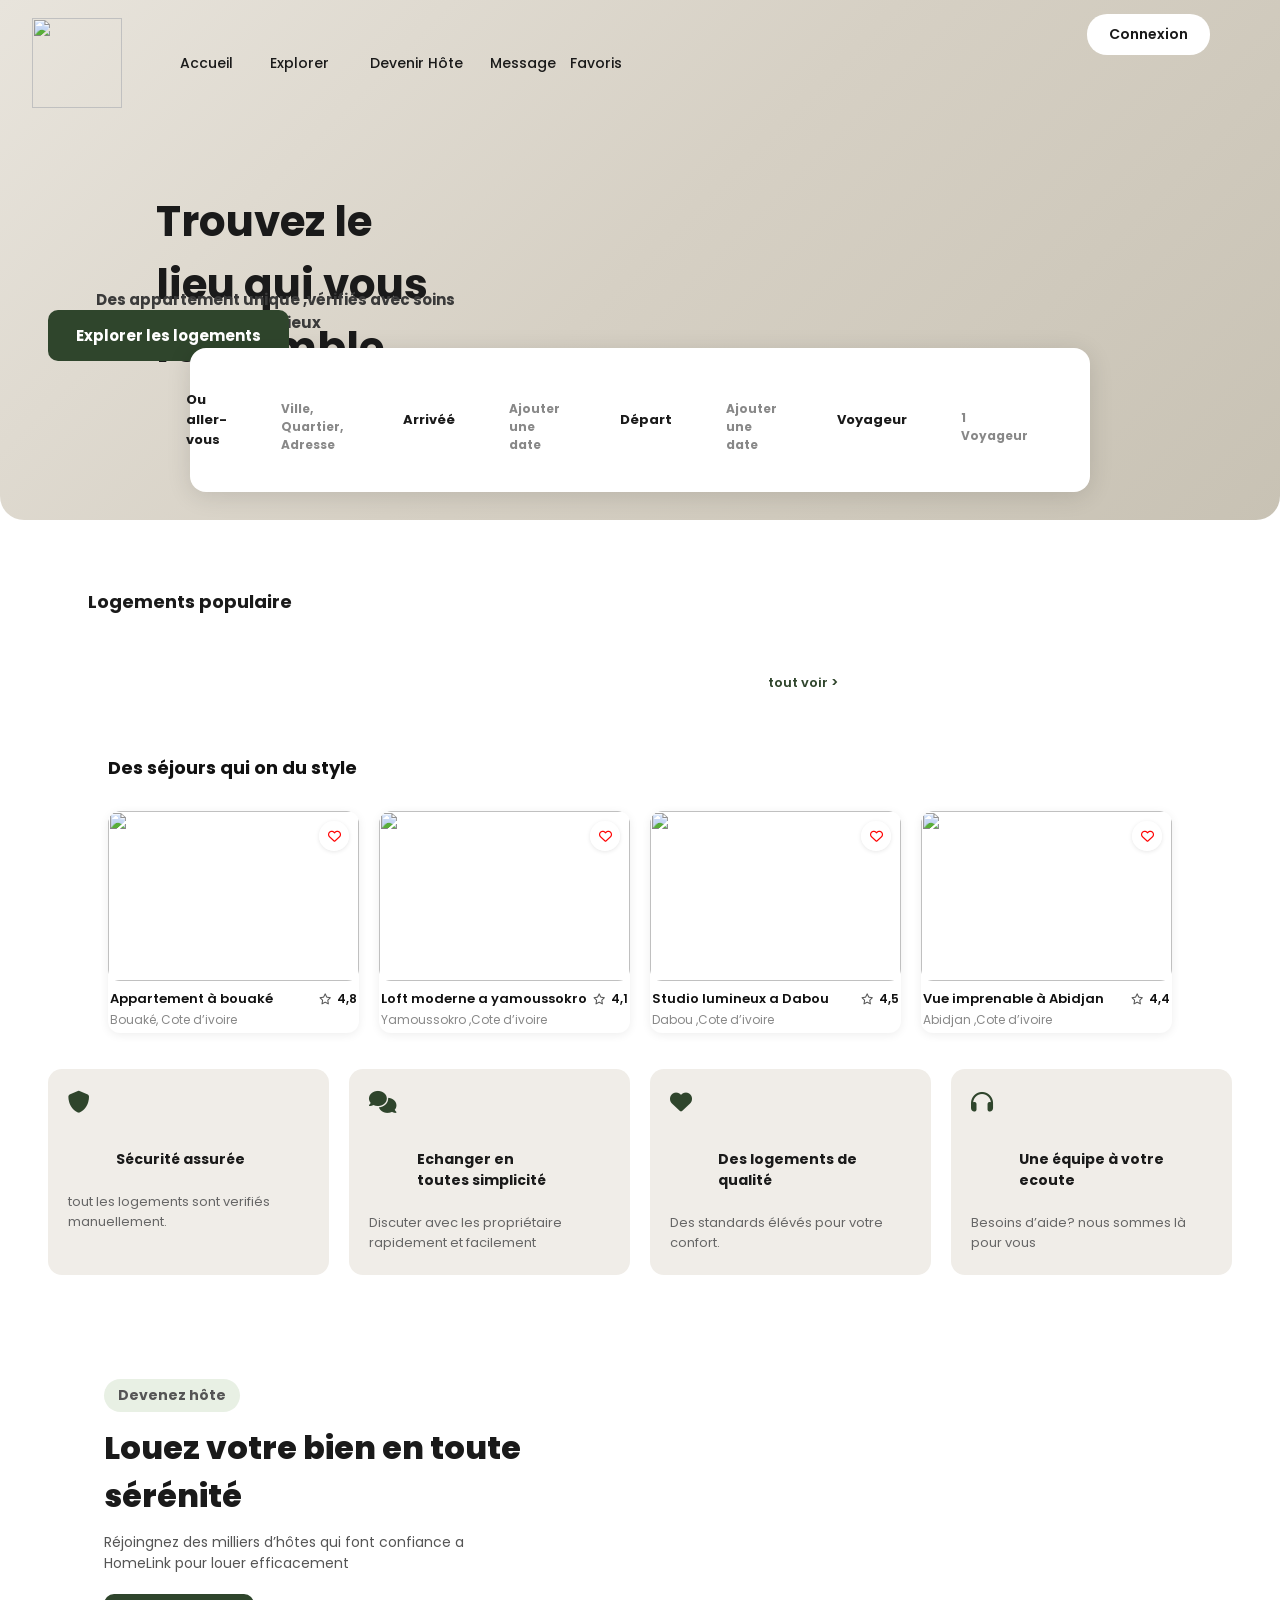
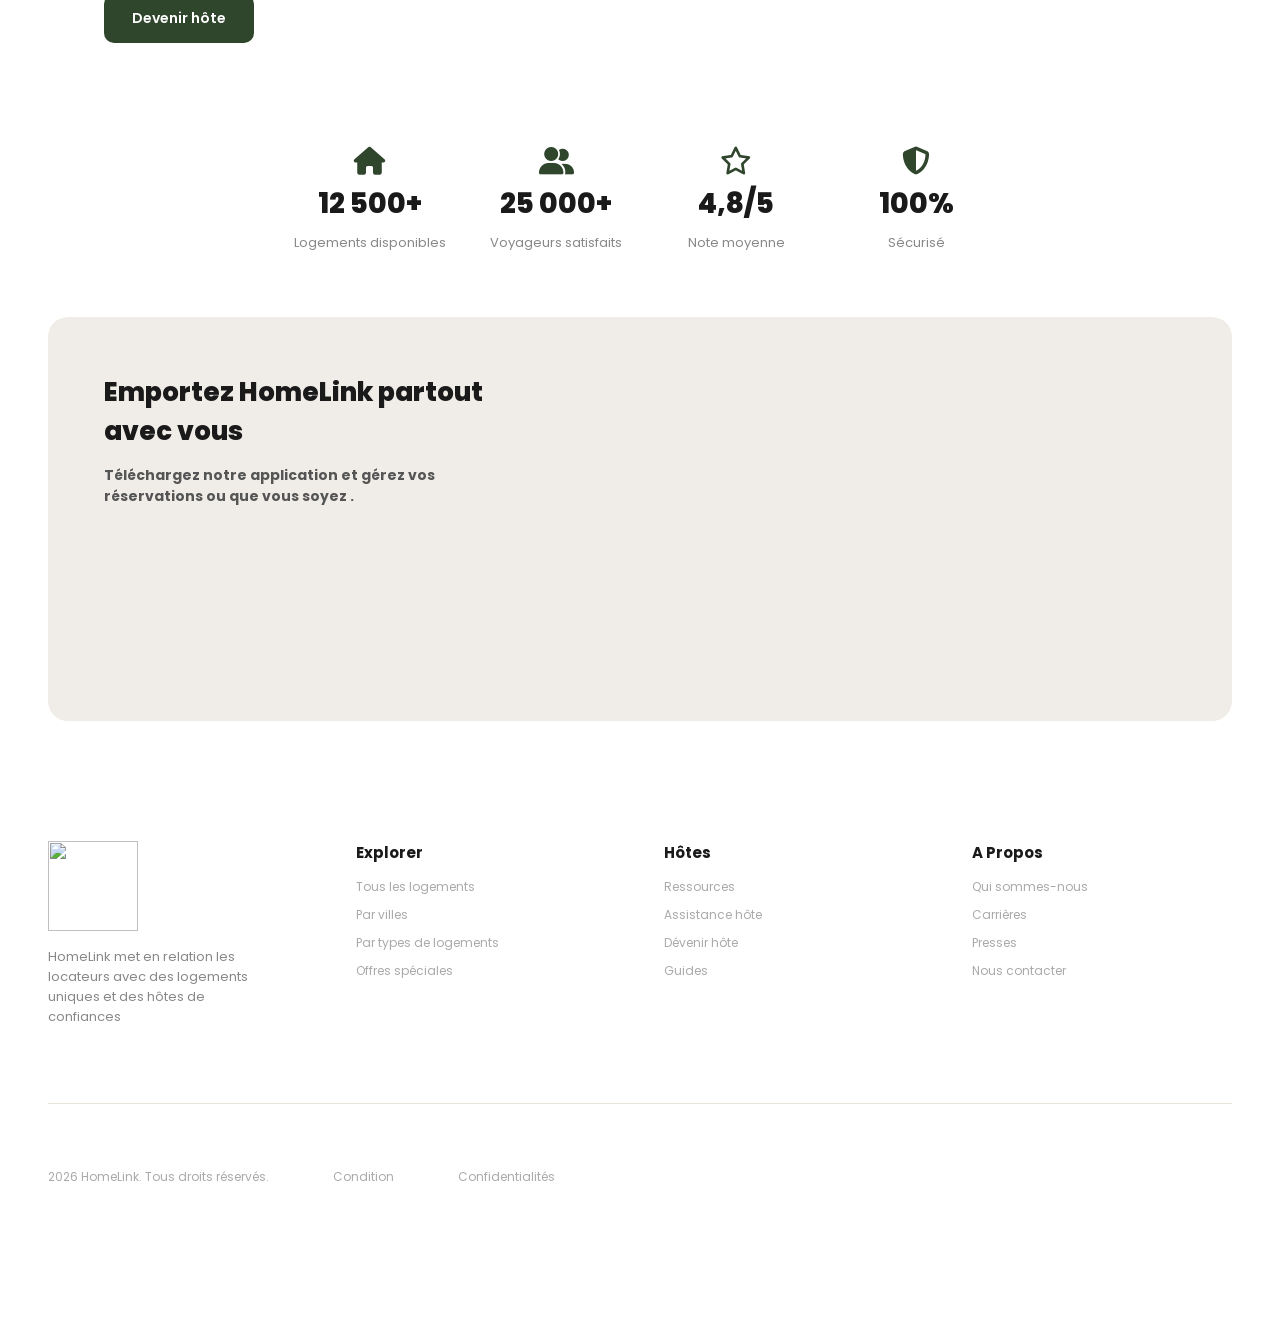
==== index.html @ 02ef7ffc "message" ====
<!DOCTYPE html>
<html lang="en">
<head>
    <meta charset="UTF-8">
    <meta name="viewport" content="width=device-width, initial-scale=1.0">
    <link rel="stylesheet" href="/style.css">
    <title>HomeLink-Accueil</title>
    <link rel="stylesheet" href="https://cdnjs.cloudflare.com/ajax/libs/font-awesome/6.5.0/css/all.min.css">
</head>
<body>
    <div class="header">
        <img src="/image/20.png" alt="">
        <img src="./logo/logo.png" alt="">
        <li><a href="">Accueil</a></li>
        <li><a href="">Explorer</a></li>
        <li><a href="">Devenir Hôte</a></li>
        <li><a href="">Message</a></li>
        <li><a href="">Favoris</a></li>
        <button type="button">Connexion</button>
        <i id="signe" class="fa-solid fa-bars"></i>
        <h2>Trouvez le lieu qui vous ressemble</h2>
        <p>Des appartement unique ,vérifiés avec soins comme chez vous ,en mieux</p>
        <div class="vert">
            <p>Explorer les logements</p>
        </div>
        <div class="barre">
            <i class="fa-solid fa-location-dot"></i>
            <span>Ou aller-vous</span>
            <p>Ville, Quartier, Adresse</p>
            <hr>
            <i class="fa-regular fa-calendar-days"></i>
            <span>Arrivéé</span>
            <p>Ajouter une date</p>
            <hr>
            <i class="fa-regular fa-calendar-days"></i>
            <span>Départ</span>
            <p>Ajouter une date</p>
            <hr>
            <i class="fa-regular fa-user"></i>
            <span>Voyageur</span>
            <p>1 Voyageur</p>
            <div class="loupe">
                <i class="fa-brands fa-sistrix"></i>
            </div>
        </div>
    </div>
    <div class="body">
        <p>Logements populaire</p>
        <p>tout voir > </p>
        <h2>Des séjours qui on du style</h2>
    </div>
    <div class="im">
        <div class="quatre">
            <img src="/image/15.jpg" alt="">
            <div class="heart">
                <i class="fa-regular fa-heart"></i>
            </div>
            <div class="ecrit">
                <p>Appartement à bouaké</p>
                <span>Bouaké, Cote d’ivoire</span>
                <i class="fa-regular fa-star"></i>
                <h6>4,8</h6>
            </div>
        </div>
        <div class="quatre">
            <img src="/image/12.jpg" alt="">
            <div class="heart">
                <i class="fa-regular fa-heart"></i>
            </div>
            <div class="ecrit">
                <p>Loft moderne a yamoussokro </p>
                <span>Yamoussokro ,Cote d’ivoire</span>
                <i class="fa-regular fa-star"></i>
                <h6>4,1</h6>
            </div>
        </div>
        <div class="quatre">
            <img src="/image/16.jpg" alt="">
            <div class="heart">
                <i class="fa-regular fa-heart"></i>
            </div>
            <div class="ecrit">
                <p>Studio lumineux a Dabou</p>
                <span>Dabou ,Cote d’ivoire</span>
                <i class="fa-regular fa-star"></i>
                <h6>4,5</h6>
            </div>
        </div>
        <div class="quatre">
            <img src="/image/17.jpg" alt="">
            <div class="heart">
                <i class="fa-regular fa-heart"></i>
            </div>
            <div class="ecrit">
                <p>Vue imprenable à Abidjan</p>
                <span>Abidjan ,Cote d’ivoire</span>
                <i class="fa-regular fa-star"></i>
                <h6>4,4</h6>
            </div>
        </div>
    </div>
    <div class="long">
        <div class="lon">
            <i class="fa-solid fa-shield"></i>
            <p>Sécurité assurée</p>
            <span>tout les logements sont verifiés manuellement.</span>
        </div>
        <div class="lon">
            <i class="fa-solid fa-comments"></i>
            <p>Echanger en toutes simplicité</p>
            <span>Discuter avec les propriétaire rapidement et facilement</span>
        </div>
        <div class="lon">
            <i class="fa-solid fa-heart"></i>
            <p>Des logements de qualité</p>
            <span>Des standards élévés pour votre confort.</span>
        </div>
        <div class="lon">
            <i class="fa-solid fa-headphones"></i>
            <p>Une équipe à votre ecoute</p>
            <span>Besoins d’aide? nous sommes là pour vous</span>
        </div>
    </div>
    <div class="hote">
        <div class="dev">
            <span>Devenez hôte</span>
        </div>
        <p>Louez votre bien en toute sérénité</p>
        <span>Réjoingnez des milliers d’hôtes qui font confiance a HomeLink pour louer efficacement</span>
        <div class="hot">
            <span>Devenir hôte</span>
        </div>
        <img src="/image/19.png" alt="">
    </div>
    <div class="oh">
        <div class="quo">
            <i class="fa-solid fa-house"></i>
            <p>12 500+</p>
            <span>Logements disponibles</span>
        </div>
        <div class="quo">
            <i class="fa-solid fa-user-group"></i>
            <p>25 000+</p>
            <span>Voyageurs satisfaits</span>
        </div>
        <div class="quo">
            <i class="fa-regular fa-star"></i>
            <p>4,8/5</p>
            <span>Note moyenne</span>
        </div>
        <div class="quo">
            <i class="fa-solid fa-shield-halved" style="color: rgb(47, 69, 44);"></i>
            <p>100%</p>
            <span>Sécurisé</span>
        </div>
    </div>
    <div class="tel">
        <h3>Emportez HomeLink partout avec vous</h3>
        <p>Téléchargez notre application et gérez vos réservations ou que vous soyez .</p>
        <img src="/image/appstore1.png" alt="">
        <img src="/image/11.png" alt="">
        <img src="/image/telephone.png" alt="">
    </div>
    <div class="flooter">
        <div class="qu">
            <img src="/logo/logo.png" alt="">
            <p>HomeLink met en relation les locateurs avec des logements uniques et des hôtes de confiances</p>
        </div>
        <div class="qu">
            <p>Explorer</p>
            <span>Tous les logements</span>
            <span>Par villes</span>
            <span>Par types de logements</span>
            <span>Offres spéciales</span>
        </div>
        <div class="qu">
            <p>Hôtes</p>
            <span>Ressources</span>
            <span>Assistance hôte   </span>
            <span>Dévenir hôte </span>
            <span>Guides</span>
        </div>
        <div class="qu">
            <p>A Propos</p>
            <span>Qui sommes-nous</span>
            <span>Carrières</span>
            <span>Presses</span>
            <span>Nous contacter</span>
        </div>
        <hr>
        <span>2026 HomeLink. Tous droits réservés.</span>
        <span>Condition</span>
        <span>Confidentialités</span>
    </div>
</body>
</html>
---- style.css ----
@import url('https://fonts.googleapis.com/css2?family=Poppins:wght@300;400;500;600;700;800&display=swap');
*{
  box-sizing: border-box;
  margin: 0;
  padding: 0;
  font-family: 'Poppins', sans-serif;
}
body {
  min-height: 100vh;
  padding-bottom: 100px;
}
li {
  list-style: none;
}
a {
  text-decoration: none;
  color: #1a1a1a;
  font-size: 14px;
  font-weight: 500;
}
/* html */
.header {
  position: relative;
  width: 100%;
  min-height: 520px;
  background: linear-gradient(135deg, #e8e4dc 0%, #d6d0c4 50%, #c8c2b4 100%);
  border-radius: 0 0 24px 24px;
  display: flex;
  flex-direction: column;
  padding: 0;
}
.header img:first-child {
  height: 520px;
  border-radius: 0 0 24px 24px;
}
.header img:nth-child(2) {
  position: absolute;
  top: 18px;
  left: 32px;
  height: 90px;
  width: 90px;
}
.header li {
  position: absolute;
  top: 50px;
}
.header li:nth-of-type(1) { left: 180px; }
.header li:nth-of-type(2) { left: 270px; }
.header li:nth-of-type(3) { left: 370px; }
.header li:nth-of-type(4) { left: 490px; }
.header li:nth-of-type(5) { left: 570px; }

.header i{
  position: absolute;
  top: 14px;
  right: 32px;
  cursor: pointer;
  font-size: 30px;
}
.header button {
  position: absolute;
  top: 14px;
  right: 70px;
  background: #fff;
  color: #1a1a1a;
  border: none;
  border-radius: 20px;
  padding: 10px 22px;
  font-size: 14px;
  font-weight: 600;
  cursor: pointer;
  transition:  0.2s;
}
.header button:hover {
  background: #f0ede8;
}
.header h2 {
  position: absolute;
  top: 130px;
  left: 48px;
  font-size: 42px;
  font-weight: 700;
  color: #1a1a1a;
  max-width: 420px;
}
.header > p {
  position: absolute;
  top: 260px;
  left: 48px;
  font-size: 15px;
  color: #3a3a3a;
  max-width: 380px;
}
.vert{
  position: absolute;
  top: 310px;
  left: 48px;
  background: #2f452c;
  color: #fff;
  border-radius: 10px;
  padding: 14px 28px;
  font-size: 15px;
  font-weight: 600;
  cursor: pointer;
  transition: 0.2s;
}
.vert p {
  color: #fff;
  font-size: 15px;
  margin: 0;
}
.vert:hover {
  background: #3d5c38;
}
.barre{
  position: absolute;
  bottom: 28px;
  left: 50%;
  transform: translateX(-50%);
  width: 100%;
  max-width: 900px;
  background: #fff;
  border-radius: 16px;
  box-shadow: 0 4px 24px rgba(0,0,0,0.12);
  display: flex;
  align-items: center;
  justify-content: center;
  padding: 24px 20px;
  gap: 6px;
}
.barre i {
  color: #2f452c;
  font-size: 16px;
}
.barre span {
  font-size: 13px;
  font-weight: 700;
  color: #1a1a1a;
}
.barre p {
  font-size: 12px;
  color: #888;
  flex: 1;
}
.barre hr {
  width: 1px;
  height: 36px;
  background: #e0ddd8;
  border: none;
}
.loupe {
  background: #2f452c;
  border-radius: 50%;
  width: 40px;
  height: 40px;
  display: flex;
  align-items: center;
  justify-content: center;
  cursor: pointer;
  transition: 0.2s;
}
.loupe:hover {
  background: #3d5c38;
}
.loupe i {
  color: #fff;
  font-size: 18px;
}
.body p:nth-of-type(1) {
  padding: 40px;
}
.body p:nth-of-type(2) {
  display: inline-block;
  font-size: 13px;
  color: #2f452c;
  font-weight: 600;
  margin: 0 48px;
  cursor: pointer;
  margin-left: 60%;
}
body h2 {
  font-size: 28px;
  font-weight: 800;
  color: #1a1a1a;
  margin: 8px 48px 24px;
}
.im {
  display: flex;
  gap: 20px;
  margin: 0 48px 48px;
}
.quatre {
  min-width: 200px;
  max-width: 260px;
  position: relative;
  border-radius: 14px;
  overflow: hidden;
  background: #fff;
  box-shadow: 0 2px 12px rgba(0,0,0,0.07);
  cursor: pointer;
  transition: transform 0.2s, box-shadow 0.2s;
}
.quatre:hover {
  transform: translateY(-4px);
  box-shadow: 0 8px 28px rgba(0,0,0,0.13);
}
.quatre img {
  width: 100%;
  height: 160px;
  display: block;
}
.heart {
  position: absolute;
  top: 12px;
  right: 12px;
  background: rgba(255,255,255,0.9);
  border-radius: 50%;
  width: 32px;
  height: 32px;
  display: flex;
  align-items: center;
  justify-content: center;
  cursor: pointer;
  transition:  0.2s;
}
.heart:hover {
  background: #fff;
}
.heart i {
  color: #1a1a1a;
  font-size: 14px;
}
.ecrit {
  padding: 12px 14px 14px;
  display: flex;
  flex-wrap: wrap;
  align-items: center;
  gap: 4px;
}
.ecrit p {
  font-size: 14px;
  font-weight: 700;
  color: #1a1a1a;
  width: 100%;
  margin: 0;
}
.ecrit span {
  font-size: 12px;
  color: #888;
  flex: 1;
}
.ecrit i {
  color: #f5a623;
  font-size: 13px;
}
.ecrit h6 {
  font-size: 13px;
  font-weight: 600;
  color: #1a1a1a;
  margin: 0;
}
.long {
  display: flex;
  gap: 20px;
  margin: 0 48px 56px;
  flex-wrap: wrap;
}
.lon {
  flex: 1;
  min-width: 180px;
  background: #f0ede8;
  border-radius: 14px;
  padding: 22px 20px;
  display: flex;
  flex-direction: column;
  gap: 8px;
}
.lon i {
  font-size: 22px;
  color: #2f452c;
}
.lon p {
  font-size: 14px;
  font-weight: 700;
  color: #1a1a1a;
}
.lon span {
  font-size: 13px;
  color: #666;
}
.hote {
  background: #fff;
  border-radius: 20px;
  margin: 0 48px 56px;
  padding: 48px 56px;
  display: flex;
  flex-direction: column;
  gap: 12px;
  position: relative;
}
.hote .dev {
  display: inline-block;
  background: #e8f0e4;
  color: #2f452c;
  border-radius: 20px;
  padding: 6px 14px;
  font-size: 12px;
  font-weight: 700;
  width: fit-content;
}
.hote p {
  font-size: 32px;
  font-weight: 800;
  color: #1a1a1a;
  max-width: 420px;
  margin: 0;
}
.hote span {
  font-size: 14px;
  color: #555;
  max-width: 380px;
}
.hot {
  display: inline-block;
  background: #2f452c;
  color: #fff;
  border-radius: 10px;
  padding: 14px 28px;
  font-size: 14px;
  font-weight: 600;
  cursor: pointer;
  width: fit-content;
  transition: 0.2s;
  margin-top: 8px;
}
.hot:hover {
  background: #3d5c38;
}
.hot span {
  color: #fff;
}
.hote img {
  position: absolute;
  right: 48px;
  top: 50%;
  transform: translateY(-50%);
  height: 220px;
  object-fit: contain;
  border-radius: 14px;
}
.oh {
  display: flex;
  justify-content: center;
  gap: 40px;
  margin: 0 48px 64px;
  flex-wrap: wrap;
  text-align: center;
}
.quo {
  display: flex;
  flex-direction: column;
  align-items: center;
  gap: 8px;
  min-width: 140px;
}
.quo i {
  font-size: 28px;
  color: #2f452c;
}
.quo p {
  font-size: 28px;
  font-weight: 800;
  color: #1a1a1a;
  margin: 0;
}
.quo span {
  font-size: 13px;
  color: #888;
}
.tel {
  background: #f0ede8;
  border-radius: 20px;
  margin: 0 48px 64px;
  padding: 56px 56px;
  display: flex;
  flex-direction: column;
  gap: 14px;
  position: relative;
}
.tel h3 {
  font-size: 26px;
  font-weight: 800;
  color: #1a1a1a;
  max-width: 380px;
}
.tel p {
  font-size: 14px;
  color: #555;
  max-width: 340px;
  line-height: 1.5;
  margin: 0;
}
.tel img:nth-of-type(1){
  height: 30px;
  object-fit: contain;
  cursor: pointer;
  margin-left: -90%;
}
.tel img:nth-of-type(2) {
  height: 100px;
  object-fit: contain;
  cursor: pointer;
  margin-left: -90%
}
.tel img:nth-of-type(3) {
  position: absolute;
  right: 80px;
  bottom: 0;
  height: 300px;
  object-fit: contain;
}
.flooter {
  background: #fff;
  padding: 56px 48px 32px;
  display: flex;
  gap: 48px;
  flex-wrap: wrap;
  position: relative;
}
.qu {
  display: flex;
  flex-direction: column;
  gap: 10px;
  min-width: 160px;
  flex: 1;
}
.qu img {
  height: 90px;
  width: 90px;
  object-position: left;
  margin-bottom: 6px;
}
.qu p {
  font-size: 15px;
  font-weight: 700;
  color: #1a1a1a;
  margin: 0 0 4px;
}
.qu span {
  font-size: 13px;
  color: #666;
  cursor: pointer;
  transition: color 0.2s;
}
.qu span:hover {
  color: #2f452c;
}
.qu:first-child p {
  font-size: 13px;
  font-weight: 400;
  color: #888;
  max-width: 220px;
}
.flooter hr {
  width: 100%;
  border: none;
  border-top: 1px solid #e8e4dc;
  margin: 24px 0 16px;
}
.flooter span {
  font-size: 12px;
  color: #aaa;
  margin-right: 16px;
}



@media (max-width: 900px) {
  .header h2 {
    font-size: 28px;
    top: 110px;
  }

  .im, .long, .oh {
    flex-wrap: wrap;
  }

  .quatre {
    min-width: 45%;
  }

  .barre {
    width: 92%;
    flex-wrap: wrap;
    gap: 8px;
  }

  .hote img {
    display: none;
  }

  .tel img:nth-of-type(3) {
    display: none;
  }

  .flooter {
    gap: 32px;
  }
}

@media (max-width: 600px) {
    .header h2 {
    font-size: 22px;
    left: 20px; 
    top: 90px; 
  }
    .header p { 
    left: 20px; 
    top: 210px; 
  }
    .vert { 
    left: 20px; 
    top: 260px; 
  }
    body h2 { 
    margin: 8px 20px 16px; 
  }
    .im, .long, .oh, .hote, .tel, .flooter {
      margin-left: 16px;
      margin-right: 16px;
    }
    .quatre { 
    min-width: 100%; 
    max-width: 100%; 
  }
    .lon { 
    min-width: 100%; 
  }
}







/* html 1 */





.gra {
  width: 100%;
  background: #fff;
  border-bottom: 1px solid #e8e4dc;
  padding: 14px 48px;
  display: flex;
  align-items: center;
  gap: 32px;
  top: 0;
}

.gra img {
  height: 100px;
  width: 100px;
  margin-right: 8px;
}

.gra li { 
  display: inline-block; 
}

.gra li a {
  font-size: 14px;
  font-weight: 500;
  color: #1a1a1a;
  transition: color 0.2s;
}
.gra li a:hover { 
  color: #2f452c; 
}

.gra button {
  margin-left: auto;
  background:  #2f452c;
  color: #fff;
  border: none;
  border-radius: 20px;
  padding: 8px 22px;
  font-size: 14px;
  font-weight: 600;
  cursor: pointer;
  transition: all 0.2s;
}
.gra button:hover { 
  background: #2f6238; 
  }
.blan {
  transform: translateX(25%);
  background: #fff;
  width: 60%;
  border-radius: 18px;
  margin: 4px 48px;
  padding: 20px 24px;
  box-shadow: 0 2px 16px rgba(0,0,0,0.08);
}
.blan i:nth-of-type(1),
.blan i:nth-of-type(2),
.blan i:nth-of-type(3),
.blan i:nth-of-type(4){
  font-size: 14px;
  color: #555;
  line-height: 44px;
  margin-right: 5px;
}
.blan p:nth-of-type(1),
.blan p:nth-of-type(2),
.blan p:nth-of-type(3),
.blan p:nth-of-type(4){
  display: inline-block;
  font-size: 12px;
  font-weight: 700;
  color: #1a1a1a;
  line-height: 1.1;
  margin-right: 5px;
}
.blan span:nth-of-type(1),
.blan span:nth-of-type(2),
.blan span:nth-of-type(3),
.blan span:nth-of-type(4){
  display: inline-block;
  font-size: 12px;
  color: #999;
  vertical-align: middle;
  line-height: 1.1;
}
.blan hr:nth-of-type(1),
.blan hr:nth-of-type(2),
.blan hr:nth-of-type(3){
  display: inline-block;
  width: 1px;
  height: 30px;
  background: #ddd;
  border: none;
  margin: 0 20px;
}
.blan hr:nth-of-type(4){
  display: block;
  width: 100%;
  height: 1px;
  background: #e8e4dc;
  border: none;
  margin: 16px 0;
}
.blan hr:nth-of-type(5){
  display: inline-block;
  width: 1px;
  height: 30px;
  background: #ddd;
  border: none;
  margin: 0 20px;
}
.loupe {
  display: inline-flex;
  align-items: center;
  justify-content: center;
  background:  #2f452c;
  border-radius: 50%;
  width: 38px;
  height: 38px;
  cursor: pointer;
  margin-left: 12px;
  transition: 0.2s;
}
.loupe:hover { 
  background: #37792e; 
}
.loupe i { 
  color: #fff !important; 
  font-size: 17px; 
}
.blan p:nth-of-type(5) {
  display: block;
  font-size: 13px;
  font-weight: 700;
  color: #1a1a1a;
  margin-bottom: 14px;
}
.blan p:nth-of-type(6) {
  display: inline-block;
  font-size: 12px;
  font-weight: 700;
  color: #1a1a1a;
  vertical-align: top;
  margin-right: 6px;
  line-height: 1.4;
}
.blan p:nth-of-type(7) {
  display: inline-block;
  font-size: 12px;
  font-weight: 700;
  color: #1a1a1a;
  vertical-align: top;
  margin-left: 40px;
  margin-right: 6px;
  line-height: 1.4;
}
.blan p:nth-of-type(8) {
  display: inline-block;
  font-size: 12px;
  font-weight: 700;
  color: #1a1a1a;
  vertical-align: top;
  margin-left: 40px;
  margin-right: 6px;
  line-height: 1.4;
}
.blan i.fa-building,
.blan i.fa-house,
.blan i.fa-house-user,
.blan i.fa-hotel {
  display: inline-flex;
  flex-direction: column;
  align-items: center;
  font-size: 20px;
  color: #1a1a1a;
  vertical-align: top;
  margin-top: 18px;
  margin-right: 2px;
}
.blan span:nth-of-type(5),
.blan span:nth-of-type(6),
.blan span:nth-of-type(7),
.blan span:nth-of-type(8),
.blan span:nth-of-type(9){
  display: inline-block;
  font-size: 11px;
  color: #333;
  vertical-align: top;
  margin-top: 18px;
  margin-right: 14px;
  text-align: center;
}
.un {
  display: inline-flex;
  align-items: center;
  gap: 10px;
  border: 1.5px solid #ccc;
  border-radius: 20px;
  padding: 5px 14px;
  vertical-align: top;
  margin-top: 18px;
  margin-right: 32px;
}
.un span {
  font-size: 15px;
  font-weight: 600;
  color: #1a1a1a;
  cursor: pointer;
  user-select: none;
}
.un span:hover { 
  color: #2f452c; 
}
.blan i.fa-wifi,
.blan i.fa-utensils,
.blan i.fa-person-swimming,
.blan i.fa-umbrella-beach,
.blan i.fa-water {
  display: inline-block;
  font-size: 18px;
  color: #1a1a1a;
  vertical-align: top;
  margin-top: 18px;
  margin-right: 2px;
  width: 38px;
  text-align: center;
}
.blan span:nth-of-type(10),
.blan span:nth-of-type(11),
.blan span:nth-of-type(12),
.blan span:nth-of-type(13),
.blan span:nth-of-type(14) {
  display: inline-block;
  font-size: 11px;
  color: #333;
  vertical-align: top;
  margin-top: 18px;
  margin-right: 10px;
  text-align: center;
  width: 38px;
}
body h2 {
  font-size: 20px;
  font-weight: 800;
  color: #1a1a1a;
  margin: 32px 48px 14px;
}
.im {
  display: grid;
  grid-template-columns: repeat(4, 1fr);
  gap: 16px;
  margin: 0 48px 28px;
}
.quatre {
  position: relative;
  border-radius: 12px;
  overflow: hidden;
  background: #fff;
  box-shadow: 0 2px 10px rgba(0,0,0,0.07);
  cursor: pointer;
  transition: transform 0.2s, box-shadow 0.2s;
}
.quatre:hover {
  transform: translateY(-3px);
  box-shadow: 0 8px 24px rgba(0,0,0,0.12);
}
.quatre img {
  width: 100%;
  height: 148px;
  object-fit: cover;
  display: block;
}
.heart {
  position: absolute;
  top: 10px;
  right: 10px;
  background: rgba(255,255,255,0.92);
  border-radius: 50%;
  width: 30px;
  height: 30px;
  display: flex;
  align-items: center;
  justify-content: center;
  cursor: pointer;
  box-shadow: 0 1px 4px rgba(0,0,0,0.1);
}
.heart i { 
  color: #1a1a1a; 
  font-size: 13px; 
}
.ecrit {
  padding: 10px 12px 12px;
  display: flex;
  flex-wrap: wrap;
  align-items: center;
  gap: 3px;
}
.ecrit p {
  font-size: 13px;
  font-weight: 700;
  color: #1a1a1a;
  width: 100%;
  margin: 0;
}
.ecrit span { 
  font-size: 11px; 
  color: #888; 
  flex: 1; 
}
.ecrit i { 
  color: #f5a623; 
  font-size: 12px; 
}
.ecrit h6 { 
  font-size: 12px; 
  font-weight: 600; 
  color: #1a1a1a; 
  margin: 0; 
}
body > img {
  display: block;
  width: calc(100% - 96px);
  margin: 0 48px 16px;
  border-radius: 16px;
  object-fit: cover;
  max-height: 320px;
}
body p {
  font-size: 18px;
  font-weight: 700;
  color: #1a1a1a;
  margin: 28px 48px 14px;
}

.cin {
  display: flex;
  align-items: center;
  justify-content: space-around;
  gap: 12px;
  margin: 0 48px 48px;
  overflow-x: auto;
  padding-bottom: 4px;
  position: relative;
}
.cin span{
  position: absolute;
  top: 90px;
  color: white;
  font-weight: 600;
}

.ass {
  width: 175px;
  height: 115px;
  border-radius: 12px;
  overflow: hidden;
  cursor: pointer;
  transition: transform 0.2s;
}
.ass:hover { 
  transform: scale(1.03); 
}
.ass img { 
  width: 100%; 
  height: 100%; 
  object-fit: cover; 
  display: block; 
}

@media (max-width: 1024px) {
  .im { 
    grid-template-columns: repeat(2, 1fr); 
  }
}

@media (max-width: 768px) {
  .gra { 
    padding: 14px 20px; 
    gap: 14px; 
  }
  .gra li { 
    display: none; 
  }
  .blan { 
    margin: 16px 20px; 
  }
  body h2 { 
    margin: 20px 20px 12px; 
  }
  .im { 
    grid-template-columns: repeat(2, 1fr); 
    margin: 0 20px 20px; 
  }
  body img { width: calc(100% - 40px); margin: 0 20px 12px; }
  body > p { 
    margin: 20px 20px 12px; 
  }
  .cin { 
    margin: 0 20px 32px; 
  }
  .flooter { 
    padding: 32px 20px 20px; 
    gap: 24px; 
  }
}

@media (max-width: 480px) {
  .im { 
    grid-template-columns: 1fr; 
  }
}










/* html 2 */







.fauteu {
  position: relative;
  background: linear-gradient(135deg, #e8e4dc 0%, #d6d0c4 60%, #c8c2b4 100%);
  border-radius: 20px;
  margin: 24px 48px;
  min-height: 420px;
  overflow: hidden;
  padding: 48px 52px;
  display: flex;
  flex-direction: column;
  justify-content: center;
  gap: 14px;
}
.fauteu img {
  position: absolute;
  right: 0;
  bottom: 0;
  height: 100%;
  max-width: 55%;
  pointer-events: none;
}
.fauteu .dev {
  display: inline-block;
  background: #e8f0e4;
  border-radius: 10px;
  padding: 5px 14px;
  width: fit-content;
}
.fauteu .dev span {
  font-size: 12px;
  font-weight: 700;
  color: #2f452c;
}
.fauteu p:first-of-type {
  font-size: 36px;
  font-weight: 800;
  color: #1a1a1a;
  max-width: 400px;
}
.fauteu span:nth-of-type(1){
  font-size: 14px;
  color: #444;
  max-width: 380px;
}
.fauteu i.fa-check {
  display: inline-block;
  font-size: 14px;
  margin-right: 8px;
  margin-top: 4px;
}
.fauteu span:nth-of-type(2),
.fauteu span:nth-of-type(3),
.fauteu span:nth-of-type(4) {
  font-size: 14px;
  color: #333;
  width: 100%;
  margin-top: -16px;
}
.ho {
  background: #2f452c;
  border-radius: 10px;
  padding: 14px 28px;
  font-size: 14px;
  font-weight: 600;
  cursor: pointer;
  width: fit-content;
  margin-top: 8px;
}
.ho:hover { 
  background: #3d5c38; 
}
.ho span { 
  color: #fff !important; 
}
.plac {
  background: #fff;
  border-radius: 20px;
  margin: 24px 48px;
  padding: 40px 48px 48px;
}
.plac p:first-of-type {
  font-size: 20px;
  font-weight: 800;
  color: #1a1a1a;
  margin-bottom: 32px;
}
.jo {
  display: inline-block;
  vertical-align: top;
  width: calc(25% - 16px);
  margin-right: 16px;
  margin-bottom: 32px;
}
.jo:last-of-type { 
  margin-right: 0; 
}
.jo i {
  display: block;
  font-size: 22px;
  color: #2f452c;
  margin-bottom: 6px;
}
.jo h3 {
  display: inline-block;
  font-size: 16px;
  font-weight: 800;
  color: #1a1a1a;
  margin-right: 8px;
}
.f{
  width: fit-content;
  height: 200px;
}
.e{
  width: 100%;
  height: 300px;
  display: flex;
  align-items: center;
  justify-content: space-around;
}
.e p{
  background-color:#2f452c;
  width: fit-content;
  border-radius: 10px;
  padding: 10px; 
  color: white !important;
}
.jo p {
  font-size: 14px;
  font-weight: 700;
  color: #1a1a1a;
  margin: 8px 0 6px;
}
.e img {
  display: inline-block;
  width: 42%;
  height: 200px;
  object-fit: cover;
  border-radius: 14px;
  margin-right: 32px;
}

.e p:nth-of-type(2) {
  display: inline-block;
  font-size: 22px;
  font-weight: 800;
  color: #1a1a1a;
  max-width: 340px;
  margin-bottom: 10px;
}
.e span:last-of-type {
  display: block;
  font-size: 13px;
  color: #666;
  max-width: 340px;
  line-height: 1.5;
  margin-left: calc(42% + 32px);
  margin-top: -60px; 
  margin-bottom: 16px;
}
@media (max-width: 900px) {
  .fauteu { 
    min-height: 320px; 
    padding: 36px 32px; 
  }
  .fauteu > img { 
    max-width: 45%; 
  }
  .fauteu p:first-of-type { 
    font-size: 26px; 
  }

  .jo {
    width: calc(50% - 12px);
    margin-right: 12px;
  }

  .plac img { 
    width: 100%; 
    margin-right: 0; 
    margin-bottom: 20px; 
  }
  .plac p:nth-of-type(2) { 
    display: block; 
    margin-bottom: 10px; 
  }
  .plac span:last-of-type { 
    margin-left: 0; 
    margin-top: 0; 
  }
}

@media (max-width: 600px) {
  .gr { 
    padding: 14px 20px; 
    gap: 14px; 
  }
  .gr li { 
    display: none; 
  }
  .fauteu { 
    margin: 16px 20px; 
    padding: 28px 24px; 
  }
  .fauteu img { 
    display: none; 
  }
  .plac { 
    margin: 16px 20px; 
    padding: 28px 24px; 
  }
  .jo { 
    width: 100%; 
  }
  .flooter { 
    padding: 32px 20px 20px; 
    gap: 24px; 
  }
}













/* html 3 */







.gra img:last-child {
    width: 38px;
    height: 38px;
    border-radius: 50%;
    object-fit: cover;
    margin-left: auto;
    cursor: pointer;
    border: 2px solid #e0e0e0;
}
.lun {
    position: fixed;
    left: 0;
    width: 320px;
    background-color: #ffffff;
    border-right: 1px solid #e0e0e0;
    padding: 28px 16px 20px 20px;
}
.lun h2 {
    font-size: 22px;
    font-weight: 700;
    color: #111;
    margin-bottom: 22px;
    padding-left: 4px;
}
.koff,
.awa {
    display: grid;
    grid-template-columns: 40px 1fr auto;
    grid-template-rows: auto auto;
    column-gap: 10px;
    row-gap: 2px;
    align-items: center;
    padding: 10px 12px;
    border-radius: 10px;
    cursor: pointer;
    margin-bottom: 8px;
}
.koff img,
.awa img {
    grid-column: 1;
    width: 40px;
    height: 40px;
    border-radius: 50%;
    object-fit: cover;
    align-self: center;
}
.koff p,
.awa p {
    font-size: 14px;
    font-weight: 600;
    color: #111;
}
.koff span:first-of-type,
.awa span:first-of-type {
    grid-column: 2;
    font-size: 12px;
    color: #777;
    white-space: nowrap;
    overflow: hidden;
    text-overflow: ellipsis;
    max-width: 170px;
}
.koff span:last-of-type,
.awa span:last-of-type {
    grid-column: 3;
    font-size: 11px;
    color: #aaa;
}
.koff {
    background-color: #e6f2ec;
}
.awa {
    background-color: transparent;
}
.awa:hover {
    background-color: #f7f7f7;
}
.awa hr {
    display: none;
}
.autre {
    margin-left: 320px;
    height: 800px;
    display: flex;
    flex-direction: column;
    background-color: #f9f9f9;
    position: relative;
}
.messages-zone {
    overflow-y: auto;
    padding: 24px 24px 100px 24px;
    display: flex;
    flex-direction: column;
    gap: 10px;
}
.bonjour,
.oui,
.parfait {
    max-width: 55%;
    padding: 11px 16px;
    border-radius: 18px;
    font-size: 14px;
}
.bonjour,
.parfait {
    align-self: flex-start;
    background-color: #ffffff;
    color: #222;
    border: 1px solid #e0e0e0;
    border-bottom-left-radius: 5px;
    margin-top: 8px;
}
.bonjour {
    margin-top: 20px;
}
.oui {
    align-self: flex-end;
    background-color: #2d6a4f;
    color: #ffffff;
    border-bottom-right-radius: 5px;
}
.autre hr {
    display: none;
}
.autre input.ecrire {
    position: absolute;
    bottom: 20px;
    left: 24px;
    right: 116px;
    padding: 12px 16px;
    font-size: 14px;
    border: 1px solid #ddd;
    border-radius: 10px;
    background-color: #ffffff;
    color: #333;
    transition: border-color 0.2s;
}
.autre input.ecrire:focus {
    border-color: #2d6a4f;
}
.autre input.ecrire::placeholder {
    color: #bbb;
}
.autre button {
    position: absolute;
    bottom: 20px;
    right: 24px;
    width: 84px;
    padding: 12px 0;
    background-color: #2d4a3e;
    color: #ffffff;
    border: none;
    border-radius: 10px;
    font-size: 14px;
    font-weight: 600;
    cursor: pointer;
    transition: background-color 0.2s;
}
.autre button:hover {
    background-color: #1e3a2f;
}
.lun::-webkit-scrollbar {
    width: 4px;
}
.lun::-webkit-scrollbar-thumb {
    background: #ddd;
    border-radius: 4px;
}
.autre::-webkit-scrollbar {
    width: 4px;
}
.autre::-webkit-scrollbar-thumb {
    background: #ddd;
    border-radius: 4px;
}







/* html 4 */






body > p {
    font-size: 26px;
    font-weight: 800;
    color: #111;
    padding: 36px 60px 6px 60px;
}

body > span {
    display: block;
    font-size: 14px;
    color: #666;
    padding: 0 60px 28px 60px;
    max-width: 420px;
}
body h2 {
    font-size: 18px;
    font-weight: 700;
    color: #111;
    padding: 28px 60px 16px 60px;
}
.im {
    display: grid;
    gap: 20px;
    padding: 0 60px 8px 60px;
}
.quatre {
    position: relative;
    border-radius: 12px;
    overflow: hidden;
    background-color: #fff;
    cursor: pointer;
}
.quatre img {
    width: 100%;
    height: 170px;
    object-fit: cover;
    border-radius: 12px;
    display: block;
}
.heart {
    position: absolute;
    top: 10px;
    right: 10px;
    width: 30px;
    height: 30px;
    background-color: rgba(255,255,255,0.85);
    border-radius: 50%;
    display: flex;
    align-items: center;
    justify-content: center;
    cursor: pointer;
    transition:  0.2s;
}
.heart:hover {
    background-color: #fff;
}
.heart i {
    font-size: 13px;
    color: #ff0202;
}
.ecrit {
    padding: 8px 2px 4px 2px;
    display: grid;
    grid-template-columns: 1fr auto auto;
    grid-template-rows: auto auto;
    row-gap: 2px;
    align-items: center;
}
.ecrit p {
    grid-column: 1;
    font-size: 13px;
    font-weight: 600;
    color: #111;
    overflow: hidden;
}
.ecrit span {
    grid-row: 2;
    grid-column: 1 / 3;
    font-size: 12px;
    color: #888;
}
.ecrit i {
    grid-row: 1;
    grid-column: 2;
    font-size: 11px;
    color: #555;
    margin-right: 3px;
}
.ecrit h6 {
    grid-row: 1;
    grid-column: 3;
    font-size: 12px;
    font-weight: 600;
    color: #111;
}
.vous {
    display: flex;
    align-items: center;
    justify-content: center;
    height: 100px;
    width: fit-content;
    background-color: #e8f0ec;
    border-radius: 12px;
    transform: translateX(80%);
    margin: 60px;
}
.coeur {
    width: 40px;
    height: 40px;
    background-color: #fff;
    border-radius: 50%;
    display: flex;
    align-items: center;
    justify-content: center;
}
.coeur i {
    font-size: 16px;
    color: #2d6a4f;
}
.vous p {
    font-size: 14px;
    font-weight: 700;
    color: #111;
    margin-bottom: 10%;
}

.vous span {
    font-size: 12px;
    color: #666;
    margin-left: -40%;
    margin-bottom: -6%;
}
@media (max-width: 900px) {
    .im {
        grid-template-columns: repeat(2, 1fr);
    }

    .flooter {
        grid-template-columns: 1fr 1fr;
    }
}

@media (max-width: 560px) {
    .im {
        grid-template-columns: 1fr;
        padding: 0 20px;
    }

    .gr {
        padding: 12px 20px;
        gap: 16px;
    }

    body > p,
    body > span,
    body > h2 {
        padding-left: 20px;
        padding-right: 20px;
    }

    .flooter {
        grid-template-columns: 1fr;
        padding: 32px 20px 20px 20px;
    }

    .vous {
        margin: 24px 20px;
    }
}







/* html HomeLink-Inscriptionhôte */









.bodi {
    min-height: 100vh;
    display: flex;
    justify-content: center;
    align-items: center;
    background-color: #e8e8e8;
    padding: 40px 16px;
}
.hom {
    background: rgba(210, 220, 215, 0.75);
    border-radius: 20px;
    padding: 30px 24px 28px;
    width: 100%;
    max-width: 340px;
    display: flex;
    flex-direction: column;
    align-items: center;
    gap: 0;
    box-shadow: 0 4px 24px rgba(0,0,0,0.10);
}
.hom img {
    width: 50px;
    height: 50px;
    object-fit: contain;
    margin-bottom: 4px;
}
.hom p:first-of-type {
    font-size: 15px;
    font-weight: 700;
    color: #2a7a5c;
    margin-bottom: 18px;
    text-align: center;
}
.hom input[type="text"],
.hom input[type="number"],
.hom input[type="email"],
.hom input[type="password"] {
    width: 100%;
    padding: 11px 14px;
    margin-bottom: 10px;
    border: none;
    border-radius: 8px;
    background: rgba(255, 255, 255, 0.82);
    font-size: 13px;
    color: #333;
    outline: none;
    transition: box-shadow 0.2s;
    box-shadow: 0 1px 3px rgba(0,0,0,0.06);
}

.hom input[type="text"],
.hom input[type="number"],
.hom input[type="email"],
.hom input[type="password"] {
    color: #888;
    font-size: 12.5px;
}

.hom input[type="text"]:focus,
.hom input[type="number"]:focus,
.hom input[type="email"]:focus,
.hom input[type="password"]:focus {
    box-shadow: 0 0 0 2px rgba(42, 122, 92, 0.25);
    background: #fff;
}
.hom p:last-of-type,
.hom p.genre-label {
    font-size: 13px;
    font-weight: 600;
    color: #2a5c45;
    align-self: flex-start;
    margin-bottom: 6px;
    margin-top: 2px;
}
.hom .genre-row {
    display: flex;
    align-items: center;
    gap: 18px;
    align-self: flex-start;
    margin-bottom: 14px;
}
.hom input[type="checkbox"] {
    width: 15px;
    height: 15px;
    accent-color: #2a7a5c;
    margin-right: 5px;
    margin-bottom: 0;
    cursor: pointer;
    vertical-align: middle;
}
.hom span {
    font-size: 13px;
    color: #444;
    vertical-align: middle;
}
.clique {
    width: 100%;
    background: rgba(255, 255, 255, 0.70);
    border-radius: 10px;
    display: flex;
    flex-direction: column;
    align-items: center;
    justify-content: center;
    padding: 18px 12px 14px;
    margin-top: 4px;
    margin-bottom: 16px;
    cursor: pointer;
    gap: 8px;
    transition: 0.2s;
    border: 1.5px dashed rgba(42,122,92,0.25);
}
.clique:hover {
    background: rgba(255, 255, 255, 0.90);
}
.clique i {
    font-size: 28px;
    color: #555;
}
.clique span {
    font-size: 12px;
    color: #555;
    text-align: center;
    line-height: 1.4;
}
.hom button {
    width: 100%;
    padding: 13px;
    background: #1a1a1a;
    color: #fff;
    border: none;
    border-radius: 10px;
    font-size: 14px;
    font-weight: 600;
    letter-spacing: 0.3px;
    cursor: pointer;
    transition:  0.2s, transform 0.1s;
}
.hom button:hover {
    background: #333;
}
.hom button:active {
    transform: scale(0.98);
}
.hom input[type="password"] {
    margin-bottom: 14px;
}









/* html HomeLink-Inscriptionclient */









.bod > img {
    width: 60px;
    height: 60px;
    object-fit: contain;
}
.o {
    background: rgba(220, 228, 222, 0.72);
    border-radius: 18px;
    padding: 36px 32px 32px;
    width: 100%;
    max-width: 420px;
    display: flex;
    flex-direction: column;
    align-items: center;
    box-shadow: 0 4px 30px rgba(0,0,0,0.08);
    margin: 0 auto;
}
.o p:first-of-type {
    font-size: 26px;
    font-weight: 800;
    color: #111;
    margin-bottom: 4px;
    text-align: center;
    letter-spacing: -0.3px;
}
.o input[type="text"],
.o input[type="email"],
.o input[type="password"] {
    width: 100%;
    padding: 13px 16px;
    margin-bottom: 12px;
    border: none;
    border-radius: 8px;
    background: rgba(130, 170, 140, 0.55);
    font-size: 14px;
    color: #111;
    transition:  0.2s, box-shadow 0.2s;
}
.o input[type="text"],
.o input[type="email"],
.o input[type="password"] {
    font-weight: 500;
    font-size: 13.5px;
}

.o input[type="text"]:focus,
.o input[type="email"]:focus,
.o input[type="password"]:focus {
    background: rgba(130, 170, 140, 0.75);
    box-shadow: 0 0 0 2px rgba(30, 90, 50, 0.30);
}
.o p:last-of-type {
    width: 100%;
    padding: 13px 16px;
    border-radius: 8px;
    font-size: 13.5px;
    font-weight: 500;
    color: #000000;
    margin-bottom: 10px;
    margin-top: 2px;
}
.o input[type="checkbox"] {
    width: 14px;
    height: 14px;
    accent-color: #1a4a2e;
    cursor: pointer;
    vertical-align: middle;
    margin-right: 4px;
}
.o span {
    font-size: 13px;
    color: #222;
    vertical-align: middle;
    margin-right: 24px;
}
.clique {
    display: flex;
    flex-direction: column;
    align-items: center;
    justify-content: center;
    gap: 8px;
    padding: 20px 16px 16px;
    margin: 16px 0;
    cursor: pointer;
    width: 100%;
}
.clique i {
    font-size: 32px;
    color: #888;
}
.clique span {
    font-size: 12px;
    color: #666;
    text-align: center;
    line-height: 1.5;
    margin-right: 0;
}
.o button {
    width: 100%;
    padding: 14px;
    background: #1a4a2e;
    color: #fff;
    border: none;
    border-radius: 10px;
    font-size: 15px;
    font-weight: 600;
    letter-spacing: 0.2px;
    cursor: pointer;
    transition: 0.2s, transform 0.1s;
    margin-top: 4px;
}
.o button:hover {
    background: #245e3a;
}
.o button:active {
    transform: scale(0.98);
}










/* html HomeLink-ConnexionHôte */









.bo {
    width: 100%;
    min-height: 100vh;
    display: flex;
    justify-content: center;
    align-items: center;
    padding: 20px;
}

.ho {
    border-radius: 20px;
    padding: 32px 28px 28px;
    width: 100%;
    max-width: 360px;
    display: flex;
    flex-direction: column;
    align-items: center;
    gap: 0;
    box-shadow: 0 4px 24px rgba(0,0,0,0.10);
}
.ho img {
    width: 48px;
    height: 48px;
    object-fit: contain;
    margin-bottom: 4px;
}
.ho p:first-of-type {
    font-size: 22px;
    font-weight: 800;
    color: #111;
    margin-bottom: 4px;
    text-align: center;
}
.ho input[type="text"],
.ho input[type="email"],
.ho input[type="password"] {
    width: 100%;
    padding: 12px 14px;
    margin-bottom: 10px;
    border: none;
    border-radius: 8px;
    background: rgba(255, 255, 255, 0.80);
    font-size: 13.5px;
    color: #222;
    outline: none;
    transition: 0.2s, box-shadow 0.2s;
    box-shadow: 0 1px 3px rgba(0,0,0,0.06);
}
.ho input{
    color: #444;
    font-size: 13px;
}
.ho input:focus {
    background: #fff;
    box-shadow: 0 0 0 2px rgba(30, 100, 60, 0.22);
}
.ho span:last-of-type {
    font-size: 12.5px;
    color: #777;
    align-self: flex-end;
    margin-bottom: 16px;
    margin-top: 2px;
    cursor: pointer;
}
.ho button {
    width: 100%;
    padding: 13px;
    background: #1a1a1a;
    color: #fff;
    border: none;
    border-radius: 10px;
    font-size: 14px;
    font-weight: 600;
    cursor: pointer;
    margin-bottom: 16px;
    transition: 0.2s, transform 0.1s;
}
.ho button:hover {
    background: #333;
}
.ho p:last-of-type {
    font-size: 13px;
    color: #222;
    font-weight: 600;
    text-align: center;
}
.ho p:last-of-type span {
    color: #2a7a4f;
    font-weight: 700;
    cursor: pointer;
    margin-left: 4px;
    text-decoration: none;
}
.ho p:last-of-type span:hover {
    text-decoration: underline;
} 










/* html HomeLink-ConnexionClient */




.ba {
    min-height: 100vh;
    display: flex;
    flex-direction: column;
    align-items: flex-start;
    padding: 30px 50px;
    position: relative;
}
.ba img {
    width: 60px;
    height: 60px;
    object-fit: contain;
    margin-bottom: 4px;
}
.ba > img + .m::before {
    display: none;
}
.m {
    background: rgba(227, 230, 227, 0.82);
    border-radius: 18px;
    padding: 36px 32px 28px;
    width: 100%;
    max-width: 400px;
    display: flex;
    flex-direction: column;
    align-items: flex-start;
    box-shadow: 0 2px 24px rgba(0,0,0,0.08);
    position: absolute;
    top: 50%;
    left: 50%;
    transform: translate(-50%, -50%);
}
.m p:first-of-type {
    font-size: 30px;
    font-weight: 900;
    color: #111;
    margin-bottom: 24px;
    align-self: center;
    letter-spacing: -0.5px;
}
.m input[type="text"],
.m input[type="email"],
.m input[type="password"] {
    width: 100%;
    padding: 14px 16px;
    margin-bottom: 14px;
    border: none;
    border-radius: 8px;
    background: rgba(120, 165, 120, 0.52);
    font-size: 14px;
    color: #111;
    outline: none;
    transition: 0.2s, box-shadow 0.2s;
}
.m input::placeholder {
    color: #1a1a1a;
    font-weight: 500;
    font-size: 14px;
}
.m input:focus {
    background: rgba(120, 165, 120, 0.72);
    box-shadow: 0 0 0 2px rgba(30, 100, 50, 0.22);
}
.m span:first-of-type {
    font-size: 12px;
    color: #999;
    align-self: flex-end;
    margin-bottom: 16px;
    margin-top: -4px;
    cursor: pointer;
}
.m > span:first-of-type:hover {
    color: #666;
}
.m button {
    width: 100%;
    padding: 14px;
    background: #2d6a42;
    color: #fff;
    border: none;
    border-radius: 10px;
    font-size: 14.5px;
    font-weight: 700;
    letter-spacing: 0.3px;
    cursor: pointer;
    margin-bottom: 18px;
    transition:  0.2s, transform 0.1s;
}
.m button:hover {
    background: #245638;
}
.m button:active {
    transform: scale(0.98);
}
.m p:last-of-type {
    font-size: 13px;
    color: #111;
    font-weight: 700;
    align-self: center;
}
.m p:last-of-type span {
    color: #2d6a42;
    font-weight: 600;
    cursor: pointer;
    margin-left: 4px;
}
.m p:last-of-type span:hover {
    text-decoration: underline;
}
.gra i{
  font-size: 30px;
  cursor: pointer;
}


/* icone cachés */

@media screen and (max-width: 768px) {
  .header li{
    display: none;
  }
  .gra li{
    display: none;
  }

}


@media screen and (min-width: 768px) {
  .gra i{
    display: none;
  }
  .header i{
    display: none;
  }
}
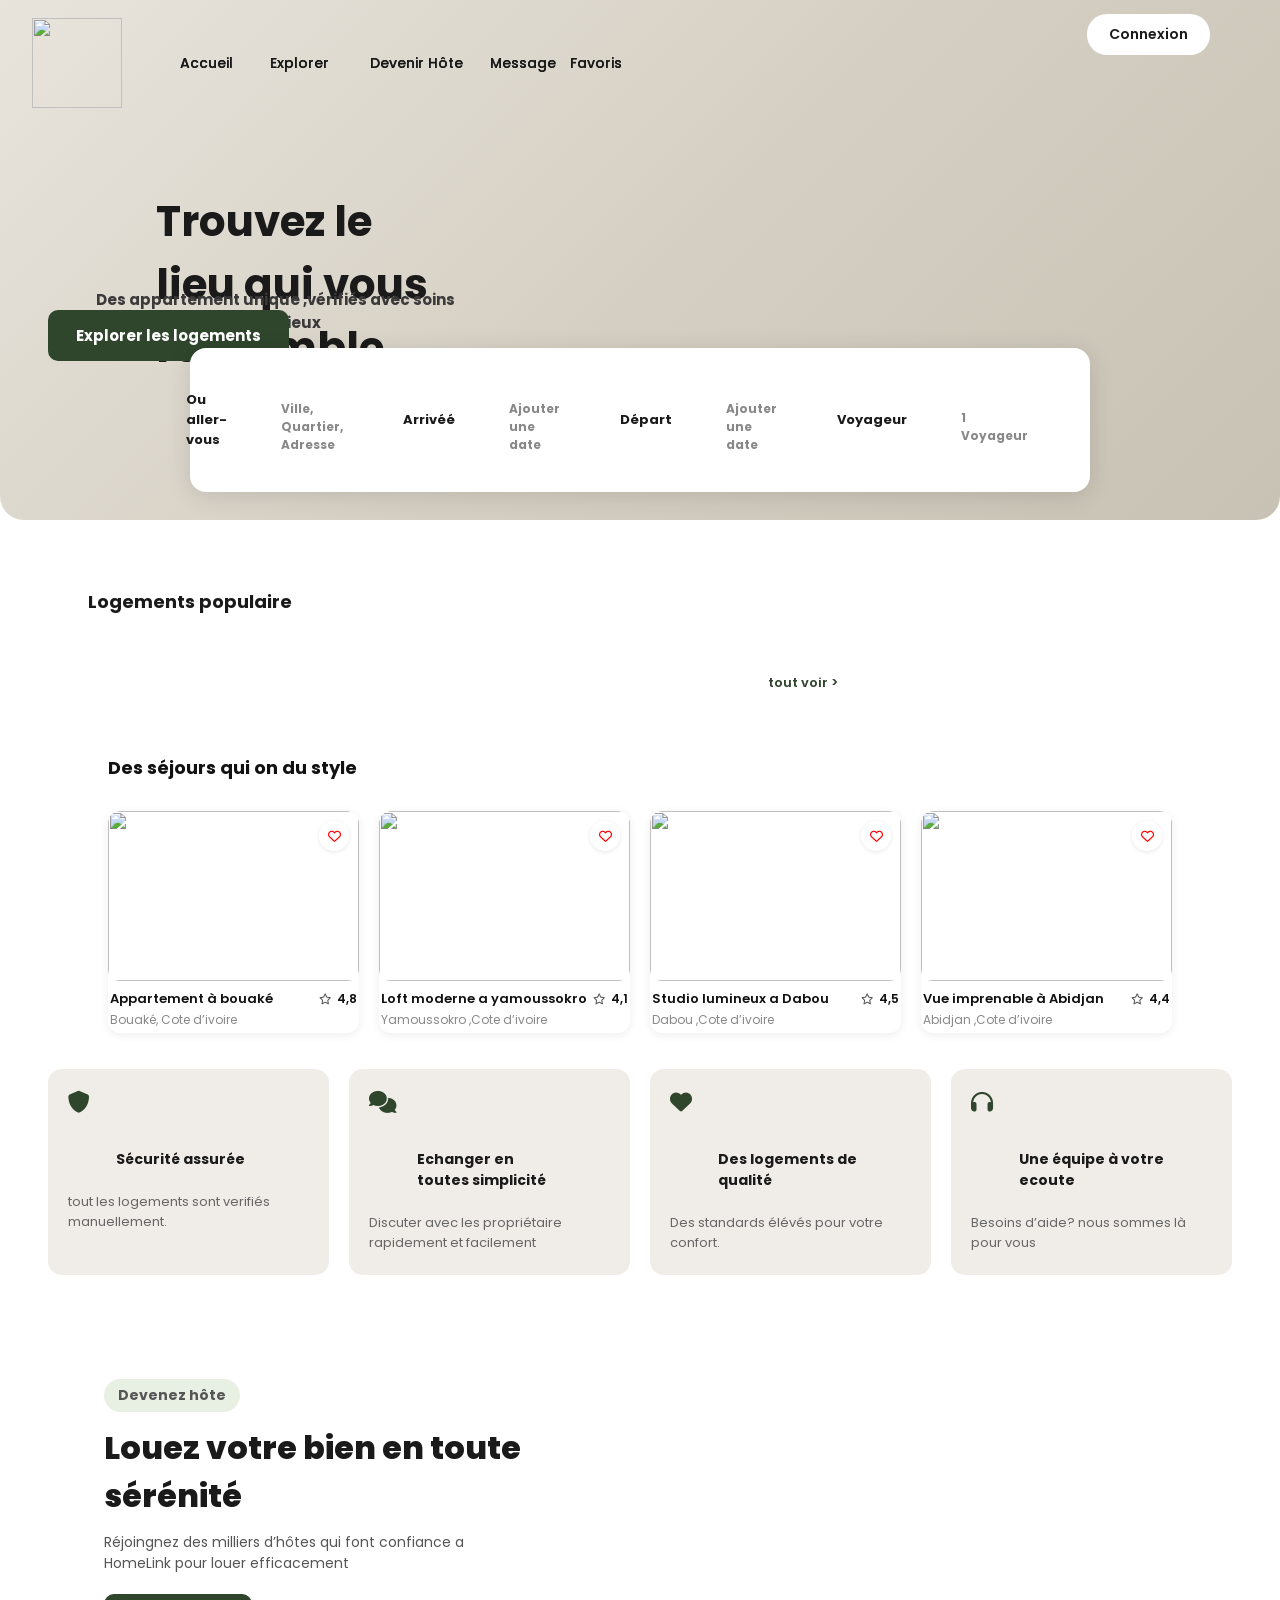
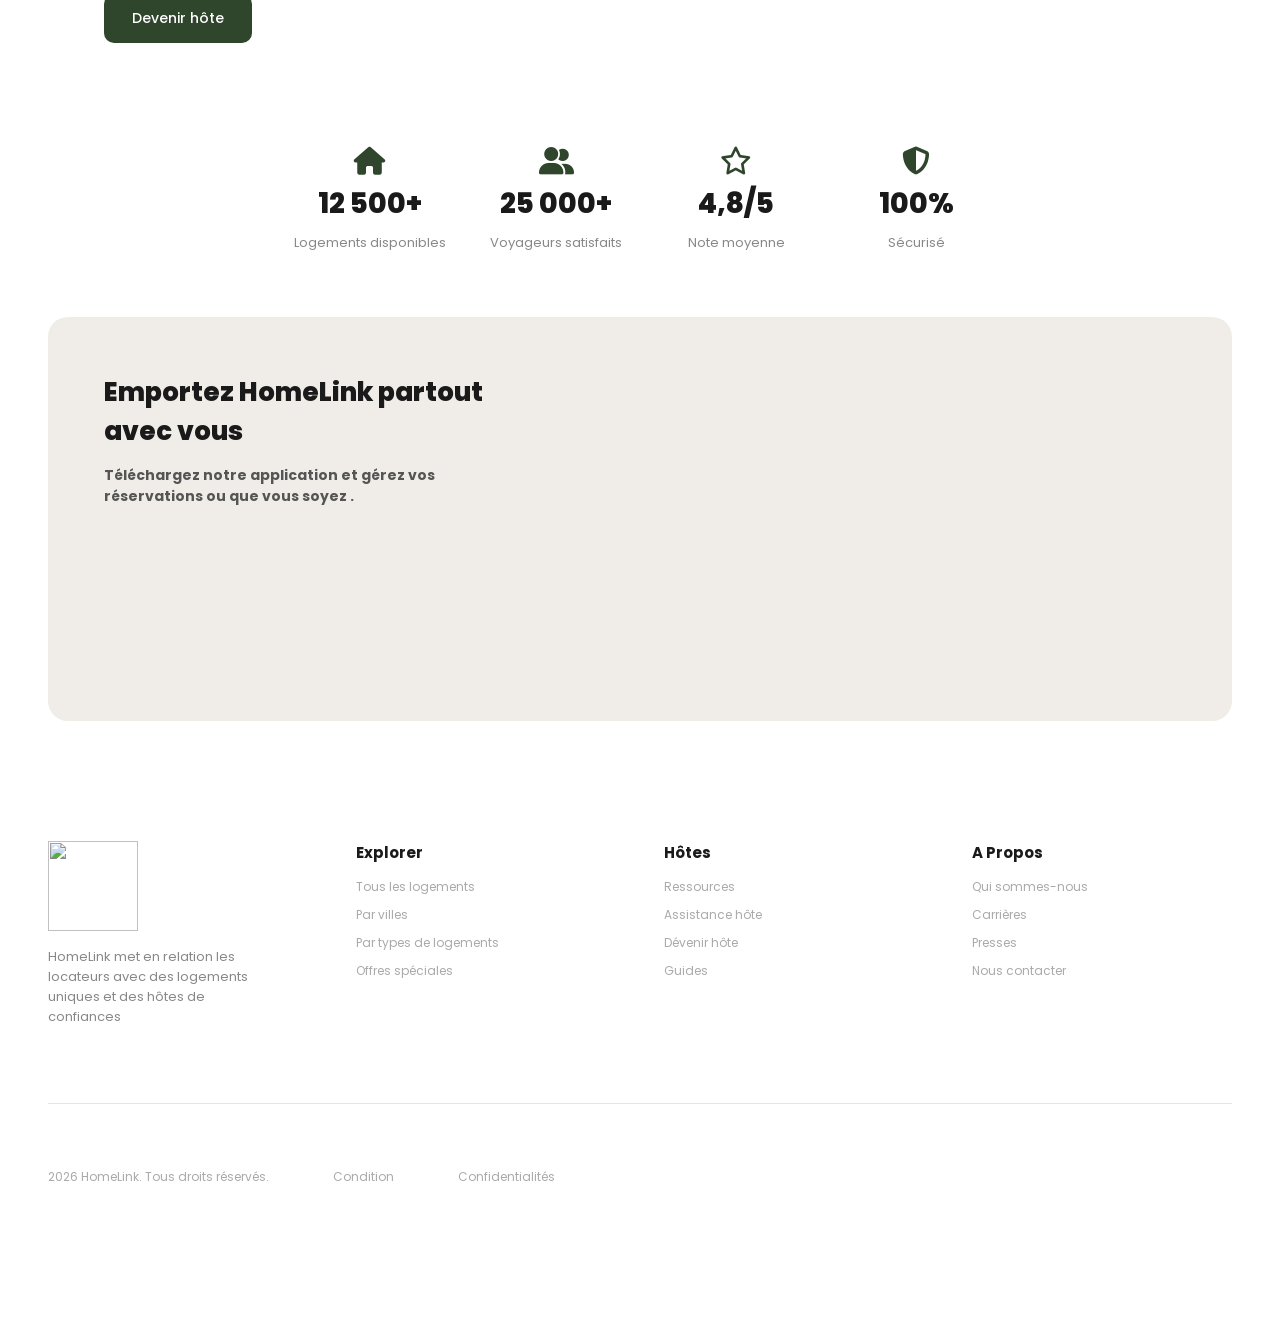
==== commit 1cc78f2e: "message" ====
--- a/index.html
+++ b/index.html
@@ -11,17 +11,28 @@
     <div class="header">
         <img src="/image/20.png" alt="">
         <img src="./logo/logo.png" alt="">
-        <li><a href="">Accueil</a></li>
-        <li><a href="">Explorer</a></li>
-        <li><a href="">Devenir Hôte</a></li>
-        <li><a href="">Message</a></li>
-        <li><a href="">Favoris</a></li>
-        <button type="button">Connexion</button>
-        <i id="signe" class="fa-solid fa-bars"></i>
+        <li><a href="./index.html">Accueil</a></li>
+        <li><a href="./indexdoc.html/index1.html">Explorer</a></li>
+        <li><a href="./indexdoc.html/index2.html">Devenir Hôte</a></li>
+        <li><a href="./indexdoc.html/index3.html">Message</a></li>
+        <li><a href="./indexdoc.html/index4.html">Favoris</a></li>
+        <a href="./indexdoc.html/connexionClient.html"><button type="button">Connexion</button></a>
+        
+        
+        <i id="burger" class="fa-solid fa-bars"></i>
+
+
+        <nav id="menu">
+            <li><a href="./index.html">Accueil</a></li>
+            <li><a href="./indexdoc.html/index1.html">Explorer</a></li>
+            <li><a href="./indexdoc.html/index2.html">Devenir Hôte</a></li>
+            <li><a href="./indexdoc.html/index3.html">Message</a></li>
+            <li><a href="./indexdoc.html/index4.html">Favoris</a></li>
+        </nav>
         <h2>Trouvez le lieu qui vous ressemble</h2>
         <p>Des appartement unique ,vérifiés avec soins comme chez vous ,en mieux</p>
         <div class="vert">
-            <p>Explorer les logements</p>
+            <a href="./indexdoc.html/index1.html"><p>Explorer les logements</p></a>
         </div>
         <div class="barre">
             <i class="fa-solid fa-location-dot"></i>
@@ -43,6 +54,7 @@
                 <i class="fa-brands fa-sistrix"></i>
             </div>
         </div>
+        
     </div>
     <div class="body">
         <p>Logements populaire</p>
@@ -128,7 +140,7 @@
         <p>Louez votre bien en toute sérénité</p>
         <span>Réjoingnez des milliers d’hôtes qui font confiance a HomeLink pour louer efficacement</span>
         <div class="hot">
-            <span>Devenir hôte</span>
+            <a href="./indexdoc.html/index2.html"><span>Devenir hôte</span></a>
         </div>
         <img src="/image/19.png" alt="">
     </div>
@@ -192,5 +204,6 @@
         <span>Condition</span>
         <span>Confidentialités</span>
     </div>
+<script src="style.js"></script>
 </body>
 </html>
--- a/style.css
+++ b/style.css
@@ -2122,6 +2122,9 @@
 }
 
 
+
+
+
 /* icone cachés */
 
 @media screen and (max-width: 768px) {
@@ -2131,7 +2134,21 @@
   .gra li{
     display: none;
   }
-
+  .menu{
+    position: absolute;
+    top: 70px;
+    right: 0;
+    background: #222;
+    width: 200px;
+
+    flex-direction: column;
+    padding: 20px;
+
+    display: none;
+  }
+  .menu.active{
+    display: flex;
+  }
 }
 
 
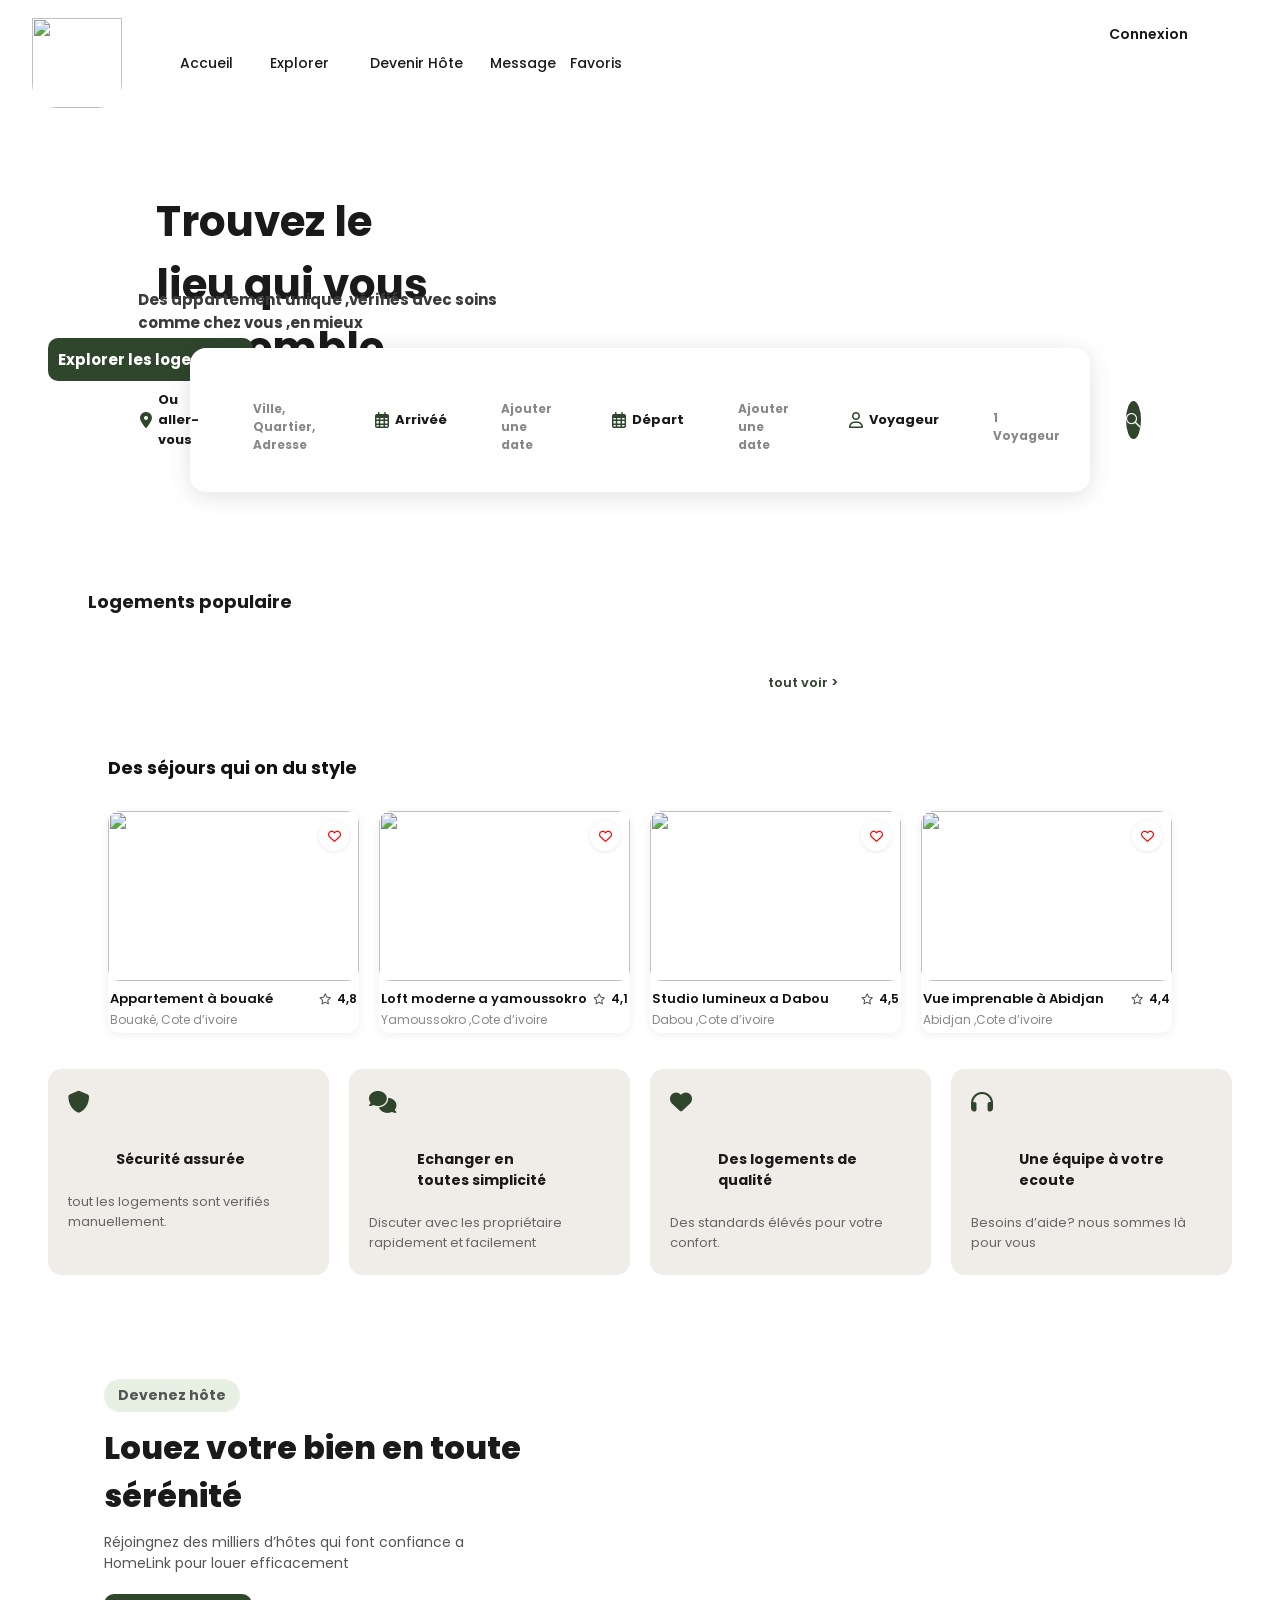
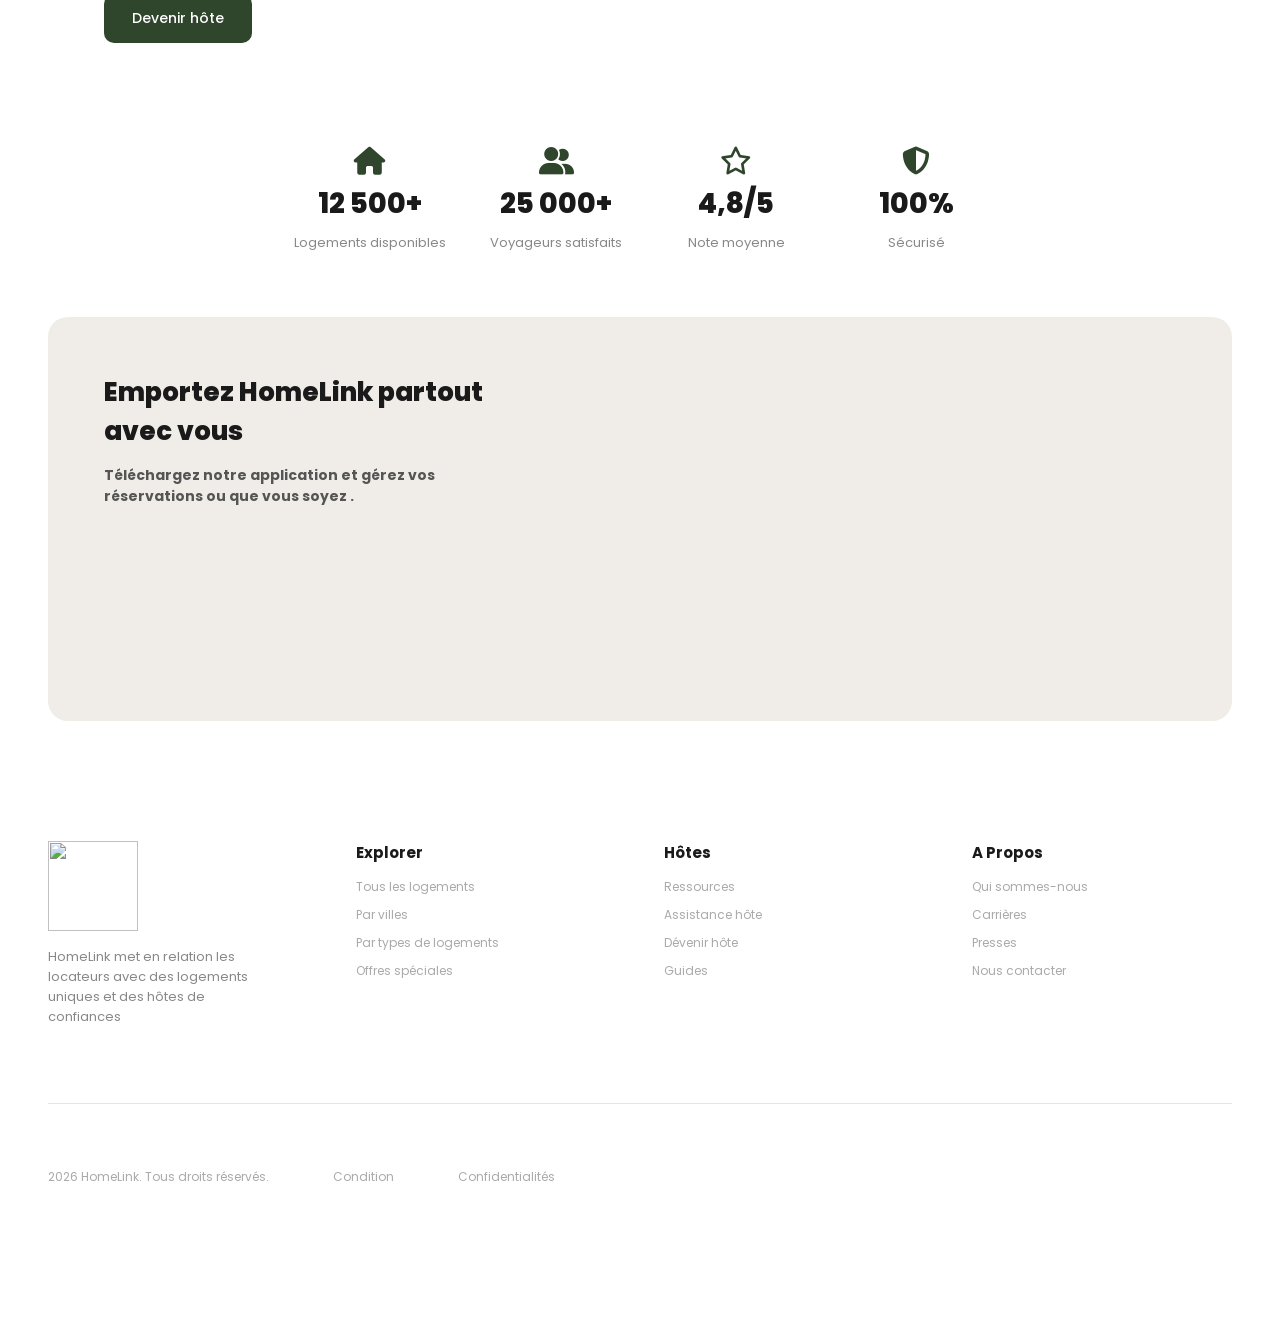
==== commit 22b25a73: "message" ====
--- a/index.html
+++ b/index.html
@@ -1,5 +1,6 @@
 <!DOCTYPE html>
 <html lang="en">
+
 <head>
     <meta charset="UTF-8">
     <meta name="viewport" content="width=device-width, initial-scale=1.0">
@@ -7,32 +8,40 @@
     <title>HomeLink-Accueil</title>
     <link rel="stylesheet" href="https://cdnjs.cloudflare.com/ajax/libs/font-awesome/6.5.0/css/all.min.css">
 </head>
+
 <body>
+    
     <div class="header">
         <img src="/image/20.png" alt="">
-        <img src="./logo/logo.png" alt="">
-        <li><a href="./index.html">Accueil</a></li>
-        <li><a href="./indexdoc.html/index1.html">Explorer</a></li>
-        <li><a href="./indexdoc.html/index2.html">Devenir Hôte</a></li>
-        <li><a href="./indexdoc.html/index3.html">Message</a></li>
-        <li><a href="./indexdoc.html/index4.html">Favoris</a></li>
-        <a href="./indexdoc.html/connexionClient.html"><button type="button">Connexion</button></a>
+        <div class="ml">
+            <img src="./logo/logo.png" alt="">
+            <li><a href="">Accueil</a></li>
+            <li><a href="">Explorer</a></li>
+            <li><a href="">Devenir Hôte</a></li>
+            <li><a href="">Message</a></li>
+            <li><a href="">Favoris</a></li>
+            <button type="button">Connexion</button>
+        </div>
+
         
-        
-        <i id="burger" class="fa-solid fa-bars"></i>
-
-
-        <nav id="menu">
-            <li><a href="./index.html">Accueil</a></li>
-            <li><a href="./indexdoc.html/index1.html">Explorer</a></li>
-            <li><a href="./indexdoc.html/index2.html">Devenir Hôte</a></li>
-            <li><a href="./indexdoc.html/index3.html">Message</a></li>
-            <li><a href="./indexdoc.html/index4.html">Favoris</a></li>
-        </nav>
-        <h2>Trouvez le lieu qui vous ressemble</h2>
-        <p>Des appartement unique ,vérifiés avec soins comme chez vous ,en mieux</p>
-        <div class="vert">
-            <a href="./indexdoc.html/index1.html"><p>Explorer les logements</p></a>
+        <i id="signe" class="fa-solid fa-bars"></i>
+        <div id="classe">
+            <ul>
+                <li><a href="">Accueil</a></li>
+                <li><a href="">Explorer</a></li>
+                <li><a href="">Devenir Hôte</a></li>
+                <li><a href="">Message</a></li>
+                <li><a href="">Favoris</a></li>
+            </ul>
+        </div>
+
+
+        <div class="po">
+            <h2>Trouvez le lieu qui vous ressemble</h2>
+            <p>Des appartement unique ,vérifiés avec soins comme chez vous ,en mieux</p>
+        </div>
+        <div class="vetr">
+            <p>Explorer les logements</p>
         </div>
         <div class="barre">
             <i class="fa-solid fa-location-dot"></i>
@@ -54,8 +63,9 @@
                 <i class="fa-brands fa-sistrix"></i>
             </div>
         </div>
-        
-    </div>
+    </div>
+
+
     <div class="body">
         <p>Logements populaire</p>
         <p>tout voir > </p>
@@ -188,7 +198,7 @@
         <div class="qu">
             <p>Hôtes</p>
             <span>Ressources</span>
-            <span>Assistance hôte   </span>
+            <span>Assistance hôte </span>
             <span>Dévenir hôte </span>
             <span>Guides</span>
         </div>
@@ -204,6 +214,7 @@
         <span>Condition</span>
         <span>Confidentialités</span>
     </div>
-<script src="style.js"></script>
+    <script src="style.js"></script>
 </body>
+
 </html>
--- a/style.css
+++ b/style.css
@@ -1,63 +1,85 @@
 @import url('https://fonts.googleapis.com/css2?family=Poppins:wght@300;400;500;600;700;800&display=swap');
-*{
+
+* {
   box-sizing: border-box;
   margin: 0;
   padding: 0;
   font-family: 'Poppins', sans-serif;
 }
+
 body {
   min-height: 100vh;
   padding-bottom: 100px;
 }
+
 li {
   list-style: none;
 }
+
 a {
   text-decoration: none;
   color: #1a1a1a;
   font-size: 14px;
   font-weight: 500;
 }
+
 /* html */
 .header {
   position: relative;
   width: 100%;
   min-height: 520px;
-  background: linear-gradient(135deg, #e8e4dc 0%, #d6d0c4 50%, #c8c2b4 100%);
   border-radius: 0 0 24px 24px;
   display: flex;
   flex-direction: column;
   padding: 0;
 }
-.header img:first-child {
+.header img{
   height: 520px;
   border-radius: 0 0 24px 24px;
 }
-.header img:nth-child(2) {
+
+.ml img {
   position: absolute;
   top: 18px;
   left: 32px;
   height: 90px;
   width: 90px;
 }
-.header li {
+
+.ml li {
   position: absolute;
   top: 50px;
 }
-.header li:nth-of-type(1) { left: 180px; }
-.header li:nth-of-type(2) { left: 270px; }
-.header li:nth-of-type(3) { left: 370px; }
-.header li:nth-of-type(4) { left: 490px; }
-.header li:nth-of-type(5) { left: 570px; }
-
-.header i{
+
+.ml li:nth-of-type(1) {
+  left: 180px;
+}
+
+.ml li:nth-of-type(2) {
+  left: 270px;
+}
+
+.ml li:nth-of-type(3) {
+  left: 370px;
+}
+
+.ml li:nth-of-type(4) {
+  left: 490px;
+}
+
+.ml li:nth-of-type(5) {
+  left: 570px;
+}
+
+.ml i {
   position: absolute;
   top: 14px;
   right: 32px;
   cursor: pointer;
   font-size: 30px;
 }
-.header button {
+
+.ml button {
   position: absolute;
   top: 14px;
   right: 70px;
@@ -69,12 +91,14 @@
   font-size: 14px;
   font-weight: 600;
   cursor: pointer;
-  transition:  0.2s;
-}
-.header button:hover {
+  transition: 0.2s;
+}
+
+.ml button:hover {
   background: #f0ede8;
 }
-.header h2 {
+
+.po h2 {
   position: absolute;
   top: 130px;
   left: 48px;
@@ -83,36 +107,41 @@
   color: #1a1a1a;
   max-width: 420px;
 }
-.header > p {
+
+.po>p {
   position: absolute;
-  top: 260px;
-  left: 48px;
+  top: 50%;
+  left: 90px;
   font-size: 15px;
   color: #3a3a3a;
   max-width: 380px;
 }
-.vert{
+
+.vetr {
   position: absolute;
-  top: 310px;
+  top: 65%;
   left: 48px;
   background: #2f452c;
-  color: #fff;
   border-radius: 10px;
-  padding: 14px 28px;
+  padding: 0px;
   font-size: 15px;
-  font-weight: 600;
+  padding: 10px;
+  font-weight: 00;
   cursor: pointer;
   transition: 0.2s;
 }
-.vert p {
+
+.vetr p {
   color: #fff;
   font-size: 15px;
   margin: 0;
 }
-.vert:hover {
+
+.vetr:hover {
   background: #3d5c38;
 }
-.barre{
+
+.barre {
   position: absolute;
   bottom: 28px;
   left: 50%;
@@ -121,33 +150,38 @@
   max-width: 900px;
   background: #fff;
   border-radius: 16px;
-  box-shadow: 0 4px 24px rgba(0,0,0,0.12);
+  box-shadow: 0 4px 24px rgba(0, 0, 0, 0.12);
   display: flex;
   align-items: center;
   justify-content: center;
   padding: 24px 20px;
   gap: 6px;
 }
+
 .barre i {
   color: #2f452c;
   font-size: 16px;
 }
+
 .barre span {
   font-size: 13px;
   font-weight: 700;
   color: #1a1a1a;
 }
+
 .barre p {
   font-size: 12px;
   color: #888;
   flex: 1;
 }
+
 .barre hr {
   width: 1px;
   height: 36px;
   background: #e0ddd8;
   border: none;
 }
+
 .loupe {
   background: #2f452c;
   border-radius: 50%;
@@ -159,16 +193,20 @@
   cursor: pointer;
   transition: 0.2s;
 }
+
 .loupe:hover {
   background: #3d5c38;
 }
+
 .loupe i {
   color: #fff;
   font-size: 18px;
 }
+
 .body p:nth-of-type(1) {
   padding: 40px;
 }
+
 .body p:nth-of-type(2) {
   display: inline-block;
   font-size: 13px;
@@ -178,17 +216,20 @@
   cursor: pointer;
   margin-left: 60%;
 }
+
 body h2 {
   font-size: 28px;
   font-weight: 800;
   color: #1a1a1a;
   margin: 8px 48px 24px;
 }
+
 .im {
   display: flex;
   gap: 20px;
   margin: 0 48px 48px;
 }
+
 .quatre {
   min-width: 200px;
   max-width: 260px;
@@ -196,24 +237,27 @@
   border-radius: 14px;
   overflow: hidden;
   background: #fff;
-  box-shadow: 0 2px 12px rgba(0,0,0,0.07);
+  box-shadow: 0 2px 12px rgba(0, 0, 0, 0.07);
   cursor: pointer;
   transition: transform 0.2s, box-shadow 0.2s;
 }
+
 .quatre:hover {
   transform: translateY(-4px);
-  box-shadow: 0 8px 28px rgba(0,0,0,0.13);
-}
+  box-shadow: 0 8px 28px rgba(0, 0, 0, 0.13);
+}
+
 .quatre img {
   width: 100%;
   height: 160px;
   display: block;
 }
+
 .heart {
   position: absolute;
   top: 12px;
   right: 12px;
-  background: rgba(255,255,255,0.9);
+  background: rgba(255, 255, 255, 0.9);
   border-radius: 50%;
   width: 32px;
   height: 32px;
@@ -221,15 +265,18 @@
   align-items: center;
   justify-content: center;
   cursor: pointer;
-  transition:  0.2s;
-}
+  transition: 0.2s;
+}
+
 .heart:hover {
   background: #fff;
 }
+
 .heart i {
   color: #1a1a1a;
   font-size: 14px;
 }
+
 .ecrit {
   padding: 12px 14px 14px;
   display: flex;
@@ -237,6 +284,7 @@
   align-items: center;
   gap: 4px;
 }
+
 .ecrit p {
   font-size: 14px;
   font-weight: 700;
@@ -244,27 +292,32 @@
   width: 100%;
   margin: 0;
 }
+
 .ecrit span {
   font-size: 12px;
   color: #888;
   flex: 1;
 }
+
 .ecrit i {
   color: #f5a623;
   font-size: 13px;
 }
+
 .ecrit h6 {
   font-size: 13px;
   font-weight: 600;
   color: #1a1a1a;
   margin: 0;
 }
+
 .long {
   display: flex;
   gap: 20px;
   margin: 0 48px 56px;
   flex-wrap: wrap;
 }
+
 .lon {
   flex: 1;
   min-width: 180px;
@@ -275,19 +328,23 @@
   flex-direction: column;
   gap: 8px;
 }
+
 .lon i {
   font-size: 22px;
   color: #2f452c;
 }
+
 .lon p {
   font-size: 14px;
   font-weight: 700;
   color: #1a1a1a;
 }
+
 .lon span {
   font-size: 13px;
   color: #666;
 }
+
 .hote {
   background: #fff;
   border-radius: 20px;
@@ -298,6 +355,7 @@
   gap: 12px;
   position: relative;
 }
+
 .hote .dev {
   display: inline-block;
   background: #e8f0e4;
@@ -308,6 +366,7 @@
   font-weight: 700;
   width: fit-content;
 }
+
 .hote p {
   font-size: 32px;
   font-weight: 800;
@@ -315,11 +374,13 @@
   max-width: 420px;
   margin: 0;
 }
+
 .hote span {
   font-size: 14px;
   color: #555;
   max-width: 380px;
 }
+
 .hot {
   display: inline-block;
   background: #2f452c;
@@ -333,12 +394,15 @@
   transition: 0.2s;
   margin-top: 8px;
 }
+
 .hot:hover {
   background: #3d5c38;
 }
+
 .hot span {
   color: #fff;
 }
+
 .hote img {
   position: absolute;
   right: 48px;
@@ -348,6 +412,7 @@
   object-fit: contain;
   border-radius: 14px;
 }
+
 .oh {
   display: flex;
   justify-content: center;
@@ -356,6 +421,7 @@
   flex-wrap: wrap;
   text-align: center;
 }
+
 .quo {
   display: flex;
   flex-direction: column;
@@ -363,20 +429,24 @@
   gap: 8px;
   min-width: 140px;
 }
+
 .quo i {
   font-size: 28px;
   color: #2f452c;
 }
+
 .quo p {
   font-size: 28px;
   font-weight: 800;
   color: #1a1a1a;
   margin: 0;
 }
+
 .quo span {
   font-size: 13px;
   color: #888;
 }
+
 .tel {
   background: #f0ede8;
   border-radius: 20px;
@@ -387,12 +457,14 @@
   gap: 14px;
   position: relative;
 }
+
 .tel h3 {
   font-size: 26px;
   font-weight: 800;
   color: #1a1a1a;
   max-width: 380px;
 }
+
 .tel p {
   font-size: 14px;
   color: #555;
@@ -400,18 +472,21 @@
   line-height: 1.5;
   margin: 0;
 }
-.tel img:nth-of-type(1){
+
+.tel img:nth-of-type(1) {
   height: 30px;
   object-fit: contain;
   cursor: pointer;
   margin-left: -90%;
 }
+
 .tel img:nth-of-type(2) {
   height: 100px;
   object-fit: contain;
   cursor: pointer;
   margin-left: -90%
 }
+
 .tel img:nth-of-type(3) {
   position: absolute;
   right: 80px;
@@ -419,6 +494,7 @@
   height: 300px;
   object-fit: contain;
 }
+
 .flooter {
   background: #fff;
   padding: 56px 48px 32px;
@@ -427,6 +503,7 @@
   flex-wrap: wrap;
   position: relative;
 }
+
 .qu {
   display: flex;
   flex-direction: column;
@@ -434,39 +511,46 @@
   min-width: 160px;
   flex: 1;
 }
+
 .qu img {
   height: 90px;
   width: 90px;
   object-position: left;
   margin-bottom: 6px;
 }
+
 .qu p {
   font-size: 15px;
   font-weight: 700;
   color: #1a1a1a;
   margin: 0 0 4px;
 }
+
 .qu span {
   font-size: 13px;
   color: #666;
   cursor: pointer;
   transition: color 0.2s;
 }
+
 .qu span:hover {
   color: #2f452c;
 }
+
 .qu:first-child p {
   font-size: 13px;
   font-weight: 400;
   color: #888;
   max-width: 220px;
 }
+
 .flooter hr {
   width: 100%;
   border: none;
   border-top: 1px solid #e8e4dc;
   margin: 24px 0 16px;
 }
+
 .flooter span {
   font-size: 12px;
   color: #aaa;
@@ -481,7 +565,9 @@
     top: 110px;
   }
 
-  .im, .long, .oh {
+  .im,
+  .long,
+  .oh {
     flex-wrap: wrap;
   }
 
@@ -509,32 +595,43 @@
 }
 
 @media (max-width: 600px) {
-    .header h2 {
+  .header h2 {
     font-size: 22px;
-    left: 20px; 
-    top: 90px; 
-  }
-    .header p { 
-    left: 20px; 
-    top: 210px; 
-  }
-    .vert { 
-    left: 20px; 
-    top: 260px; 
-  }
-    body h2 { 
-    margin: 8px 20px 16px; 
-  }
-    .im, .long, .oh, .hote, .tel, .flooter {
-      margin-left: 16px;
-      margin-right: 16px;
-    }
-    .quatre { 
-    min-width: 100%; 
-    max-width: 100%; 
-  }
-    .lon { 
-    min-width: 100%; 
+    left: 20px;
+    top: 90px;
+  }
+
+  .header p {
+    left: 20px;
+    top: 210px;
+  }
+
+  .vert {
+    left: 20px;
+    top: 260px;
+  }
+
+  body h2 {
+    margin: 8px 20px 16px;
+  }
+
+  .im,
+  .long,
+  .oh,
+  .hote,
+  .tel,
+  .flooter {
+    margin-left: 16px;
+    margin-right: 16px;
+  }
+
+  .quatre {
+    min-width: 100%;
+    max-width: 100%;
+  }
+
+  .lon {
+    min-width: 100%;
   }
 }
 
@@ -567,8 +664,8 @@
   margin-right: 8px;
 }
 
-.gra li { 
-  display: inline-block; 
+.gra li {
+  display: inline-block;
 }
 
 .gra li a {
@@ -577,13 +674,14 @@
   color: #1a1a1a;
   transition: color 0.2s;
 }
-.gra li a:hover { 
-  color: #2f452c; 
+
+.gra li a:hover {
+  color: #2f452c;
 }
 
 .gra button {
   margin-left: auto;
-  background:  #2f452c;
+  background: #2f452c;
   color: #fff;
   border: none;
   border-radius: 20px;
@@ -593,9 +691,11 @@
   cursor: pointer;
   transition: all 0.2s;
 }
-.gra button:hover { 
-  background: #2f6238; 
-  }
+
+.gra button:hover {
+  background: #2f6238;
+}
+
 .blan {
   transform: translateX(25%);
   background: #fff;
@@ -603,21 +703,23 @@
   border-radius: 18px;
   margin: 4px 48px;
   padding: 20px 24px;
-  box-shadow: 0 2px 16px rgba(0,0,0,0.08);
-}
+  box-shadow: 0 2px 16px rgba(0, 0, 0, 0.08);
+}
+
 .blan i:nth-of-type(1),
 .blan i:nth-of-type(2),
 .blan i:nth-of-type(3),
-.blan i:nth-of-type(4){
+.blan i:nth-of-type(4) {
   font-size: 14px;
   color: #555;
   line-height: 44px;
   margin-right: 5px;
 }
+
 .blan p:nth-of-type(1),
 .blan p:nth-of-type(2),
 .blan p:nth-of-type(3),
-.blan p:nth-of-type(4){
+.blan p:nth-of-type(4) {
   display: inline-block;
   font-size: 12px;
   font-weight: 700;
@@ -625,19 +727,21 @@
   line-height: 1.1;
   margin-right: 5px;
 }
+
 .blan span:nth-of-type(1),
 .blan span:nth-of-type(2),
 .blan span:nth-of-type(3),
-.blan span:nth-of-type(4){
+.blan span:nth-of-type(4) {
   display: inline-block;
   font-size: 12px;
   color: #999;
   vertical-align: middle;
   line-height: 1.1;
 }
+
 .blan hr:nth-of-type(1),
 .blan hr:nth-of-type(2),
-.blan hr:nth-of-type(3){
+.blan hr:nth-of-type(3) {
   display: inline-block;
   width: 1px;
   height: 30px;
@@ -645,7 +749,8 @@
   border: none;
   margin: 0 20px;
 }
-.blan hr:nth-of-type(4){
+
+.blan hr:nth-of-type(4) {
   display: block;
   width: 100%;
   height: 1px;
@@ -653,7 +758,8 @@
   border: none;
   margin: 16px 0;
 }
-.blan hr:nth-of-type(5){
+
+.blan hr:nth-of-type(5) {
   display: inline-block;
   width: 1px;
   height: 30px;
@@ -661,11 +767,12 @@
   border: none;
   margin: 0 20px;
 }
+
 .loupe {
   display: inline-flex;
   align-items: center;
   justify-content: center;
-  background:  #2f452c;
+  background: #2f452c;
   border-radius: 50%;
   width: 38px;
   height: 38px;
@@ -673,13 +780,16 @@
   margin-left: 12px;
   transition: 0.2s;
 }
-.loupe:hover { 
-  background: #37792e; 
-}
-.loupe i { 
-  color: #fff !important; 
-  font-size: 17px; 
-}
+
+.loupe:hover {
+  background: #37792e;
+}
+
+.loupe i {
+  color: #fff !important;
+  font-size: 17px;
+}
+
 .blan p:nth-of-type(5) {
   display: block;
   font-size: 13px;
@@ -687,6 +797,7 @@
   color: #1a1a1a;
   margin-bottom: 14px;
 }
+
 .blan p:nth-of-type(6) {
   display: inline-block;
   font-size: 12px;
@@ -696,6 +807,7 @@
   margin-right: 6px;
   line-height: 1.4;
 }
+
 .blan p:nth-of-type(7) {
   display: inline-block;
   font-size: 12px;
@@ -706,6 +818,7 @@
   margin-right: 6px;
   line-height: 1.4;
 }
+
 .blan p:nth-of-type(8) {
   display: inline-block;
   font-size: 12px;
@@ -716,6 +829,7 @@
   margin-right: 6px;
   line-height: 1.4;
 }
+
 .blan i.fa-building,
 .blan i.fa-house,
 .blan i.fa-house-user,
@@ -729,11 +843,12 @@
   margin-top: 18px;
   margin-right: 2px;
 }
+
 .blan span:nth-of-type(5),
 .blan span:nth-of-type(6),
 .blan span:nth-of-type(7),
 .blan span:nth-of-type(8),
-.blan span:nth-of-type(9){
+.blan span:nth-of-type(9) {
   display: inline-block;
   font-size: 11px;
   color: #333;
@@ -742,6 +857,7 @@
   margin-right: 14px;
   text-align: center;
 }
+
 .un {
   display: inline-flex;
   align-items: center;
@@ -753,6 +869,7 @@
   margin-top: 18px;
   margin-right: 32px;
 }
+
 .un span {
   font-size: 15px;
   font-weight: 600;
@@ -760,9 +877,11 @@
   cursor: pointer;
   user-select: none;
 }
-.un span:hover { 
-  color: #2f452c; 
-}
+
+.un span:hover {
+  color: #2f452c;
+}
+
 .blan i.fa-wifi,
 .blan i.fa-utensils,
 .blan i.fa-person-swimming,
@@ -777,6 +896,7 @@
   width: 38px;
   text-align: center;
 }
+
 .blan span:nth-of-type(10),
 .blan span:nth-of-type(11),
 .blan span:nth-of-type(12),
@@ -791,42 +911,48 @@
   text-align: center;
   width: 38px;
 }
+
 body h2 {
   font-size: 20px;
   font-weight: 800;
   color: #1a1a1a;
   margin: 32px 48px 14px;
 }
+
 .im {
   display: grid;
   grid-template-columns: repeat(4, 1fr);
   gap: 16px;
   margin: 0 48px 28px;
 }
+
 .quatre {
   position: relative;
   border-radius: 12px;
   overflow: hidden;
   background: #fff;
-  box-shadow: 0 2px 10px rgba(0,0,0,0.07);
+  box-shadow: 0 2px 10px rgba(0, 0, 0, 0.07);
   cursor: pointer;
   transition: transform 0.2s, box-shadow 0.2s;
 }
+
 .quatre:hover {
   transform: translateY(-3px);
-  box-shadow: 0 8px 24px rgba(0,0,0,0.12);
-}
+  box-shadow: 0 8px 24px rgba(0, 0, 0, 0.12);
+}
+
 .quatre img {
   width: 100%;
   height: 148px;
   object-fit: cover;
   display: block;
 }
+
 .heart {
   position: absolute;
   top: 10px;
   right: 10px;
-  background: rgba(255,255,255,0.92);
+  background: rgba(255, 255, 255, 0.92);
   border-radius: 50%;
   width: 30px;
   height: 30px;
@@ -834,12 +960,14 @@
   align-items: center;
   justify-content: center;
   cursor: pointer;
-  box-shadow: 0 1px 4px rgba(0,0,0,0.1);
-}
-.heart i { 
-  color: #1a1a1a; 
-  font-size: 13px; 
-}
+  box-shadow: 0 1px 4px rgba(0, 0, 0, 0.1);
+}
+
+.heart i {
+  color: #1a1a1a;
+  font-size: 13px;
+}
+
 .ecrit {
   padding: 10px 12px 12px;
   display: flex;
@@ -847,6 +975,7 @@
   align-items: center;
   gap: 3px;
 }
+
 .ecrit p {
   font-size: 13px;
   font-weight: 700;
@@ -854,22 +983,26 @@
   width: 100%;
   margin: 0;
 }
-.ecrit span { 
-  font-size: 11px; 
-  color: #888; 
-  flex: 1; 
-}
-.ecrit i { 
-  color: #f5a623; 
-  font-size: 12px; 
-}
-.ecrit h6 { 
-  font-size: 12px; 
-  font-weight: 600; 
-  color: #1a1a1a; 
-  margin: 0; 
-}
-body > img {
+
+.ecrit span {
+  font-size: 11px;
+  color: #888;
+  flex: 1;
+}
+
+.ecrit i {
+  color: #f5a623;
+  font-size: 12px;
+}
+
+.ecrit h6 {
+  font-size: 12px;
+  font-weight: 600;
+  color: #1a1a1a;
+  margin: 0;
+}
+
+body>img {
   display: block;
   width: calc(100% - 96px);
   margin: 0 48px 16px;
@@ -877,6 +1010,7 @@
   object-fit: cover;
   max-height: 320px;
 }
+
 body p {
   font-size: 18px;
   font-weight: 700;
@@ -894,7 +1028,8 @@
   padding-bottom: 4px;
   position: relative;
 }
-.cin span{
+
+.cin span {
   position: absolute;
   top: 90px;
   color: white;
@@ -909,56 +1044,69 @@
   cursor: pointer;
   transition: transform 0.2s;
 }
-.ass:hover { 
-  transform: scale(1.03); 
-}
-.ass img { 
-  width: 100%; 
-  height: 100%; 
-  object-fit: cover; 
-  display: block; 
+
+.ass:hover {
+  transform: scale(1.03);
+}
+
+.ass img {
+  width: 100%;
+  height: 100%;
+  object-fit: cover;
+  display: block;
 }
 
 @media (max-width: 1024px) {
-  .im { 
-    grid-template-columns: repeat(2, 1fr); 
+  .im {
+    grid-template-columns: repeat(2, 1fr);
   }
 }
 
 @media (max-width: 768px) {
-  .gra { 
-    padding: 14px 20px; 
-    gap: 14px; 
-  }
-  .gra li { 
-    display: none; 
-  }
-  .blan { 
-    margin: 16px 20px; 
-  }
-  body h2 { 
-    margin: 20px 20px 12px; 
-  }
-  .im { 
-    grid-template-columns: repeat(2, 1fr); 
-    margin: 0 20px 20px; 
-  }
-  body img { width: calc(100% - 40px); margin: 0 20px 12px; }
-  body > p { 
-    margin: 20px 20px 12px; 
-  }
-  .cin { 
-    margin: 0 20px 32px; 
-  }
-  .flooter { 
-    padding: 32px 20px 20px; 
-    gap: 24px; 
+  .gra {
+    padding: 14px 20px;
+    gap: 14px;
+  }
+
+  .gra li {
+    display: none;
+  }
+
+  .blan {
+    margin: 16px 20px;
+  }
+
+  body h2 {
+    margin: 20px 20px 12px;
+  }
+
+  .im {
+    grid-template-columns: repeat(2, 1fr);
+    margin: 0 20px 20px;
+  }
+
+  body img {
+    width: calc(100% - 40px);
+    margin: 0 20px 12px;
+  }
+
+  body>p {
+    margin: 20px 20px 12px;
+  }
+
+  .cin {
+    margin: 0 20px 32px;
+  }
+
+  .flooter {
+    padding: 32px 20px 20px;
+    gap: 24px;
   }
 }
 
 @media (max-width: 480px) {
-  .im { 
-    grid-template-columns: 1fr; 
+  .im {
+    grid-template-columns: 1fr;
   }
 }
 
@@ -992,6 +1140,7 @@
   justify-content: center;
   gap: 14px;
 }
+
 .fauteu img {
   position: absolute;
   right: 0;
@@ -1000,6 +1149,7 @@
   max-width: 55%;
   pointer-events: none;
 }
+
 .fauteu .dev {
   display: inline-block;
   background: #e8f0e4;
@@ -1007,28 +1157,33 @@
   padding: 5px 14px;
   width: fit-content;
 }
+
 .fauteu .dev span {
   font-size: 12px;
   font-weight: 700;
   color: #2f452c;
 }
+
 .fauteu p:first-of-type {
   font-size: 36px;
   font-weight: 800;
   color: #1a1a1a;
   max-width: 400px;
 }
-.fauteu span:nth-of-type(1){
+
+.fauteu span:nth-of-type(1) {
   font-size: 14px;
   color: #444;
   max-width: 380px;
 }
+
 .fauteu i.fa-check {
   display: inline-block;
   font-size: 14px;
   margin-right: 8px;
   margin-top: 4px;
 }
+
 .fauteu span:nth-of-type(2),
 .fauteu span:nth-of-type(3),
 .fauteu span:nth-of-type(4) {
@@ -1037,6 +1192,7 @@
   width: 100%;
   margin-top: -16px;
 }
+
 .ho {
   background: #2f452c;
   border-radius: 10px;
@@ -1047,24 +1203,29 @@
   width: fit-content;
   margin-top: 8px;
 }
-.ho:hover { 
-  background: #3d5c38; 
-}
-.ho span { 
-  color: #fff !important; 
-}
+
+.ho:hover {
+  background: #3d5c38;
+}
+
+.ho span {
+  color: #fff !important;
+}
+
 .plac {
   background: #fff;
   border-radius: 20px;
   margin: 24px 48px;
   padding: 40px 48px 48px;
 }
+
 .plac p:first-of-type {
   font-size: 20px;
   font-weight: 800;
   color: #1a1a1a;
   margin-bottom: 32px;
 }
+
 .jo {
   display: inline-block;
   vertical-align: top;
@@ -1072,15 +1233,18 @@
   margin-right: 16px;
   margin-bottom: 32px;
 }
-.jo:last-of-type { 
-  margin-right: 0; 
-}
+
+.jo:last-of-type {
+  margin-right: 0;
+}
+
 .jo i {
   display: block;
   font-size: 22px;
   color: #2f452c;
   margin-bottom: 6px;
 }
+
 .jo h3 {
   display: inline-block;
   font-size: 16px;
@@ -1088,30 +1252,35 @@
   color: #1a1a1a;
   margin-right: 8px;
 }
-.f{
+
+.f {
   width: fit-content;
   height: 200px;
 }
-.e{
+
+.e {
   width: 100%;
   height: 300px;
   display: flex;
   align-items: center;
   justify-content: space-around;
 }
-.e p{
-  background-color:#2f452c;
+
+.e p {
+  background-color: #2f452c;
   width: fit-content;
   border-radius: 10px;
-  padding: 10px; 
+  padding: 10px;
   color: white !important;
 }
+
 .jo p {
   font-size: 14px;
   font-weight: 700;
   color: #1a1a1a;
   margin: 8px 0 6px;
 }
+
 .e img {
   display: inline-block;
   width: 42%;
@@ -1129,6 +1298,7 @@
   max-width: 340px;
   margin-bottom: 10px;
 }
+
 .e span:last-of-type {
   display: block;
   font-size: 13px;
@@ -1136,19 +1306,22 @@
   max-width: 340px;
   line-height: 1.5;
   margin-left: calc(42% + 32px);
-  margin-top: -60px; 
+  margin-top: -60px;
   margin-bottom: 16px;
 }
+
 @media (max-width: 900px) {
-  .fauteu { 
-    min-height: 320px; 
-    padding: 36px 32px; 
-  }
-  .fauteu > img { 
-    max-width: 45%; 
-  }
-  .fauteu p:first-of-type { 
-    font-size: 26px; 
+  .fauteu {
+    min-height: 320px;
+    padding: 36px 32px;
+  }
+
+  .fauteu>img {
+    max-width: 45%;
+  }
+
+  .fauteu p:first-of-type {
+    font-size: 26px;
   }
 
   .jo {
@@ -1156,46 +1329,54 @@
     margin-right: 12px;
   }
 
-  .plac img { 
-    width: 100%; 
-    margin-right: 0; 
-    margin-bottom: 20px; 
-  }
-  .plac p:nth-of-type(2) { 
-    display: block; 
-    margin-bottom: 10px; 
-  }
-  .plac span:last-of-type { 
-    margin-left: 0; 
-    margin-top: 0; 
+  .plac img {
+    width: 100%;
+    margin-right: 0;
+    margin-bottom: 20px;
+  }
+
+  .plac p:nth-of-type(2) {
+    display: block;
+    margin-bottom: 10px;
+  }
+
+  .plac span:last-of-type {
+    margin-left: 0;
+    margin-top: 0;
   }
 }
 
 @media (max-width: 600px) {
-  .gr { 
-    padding: 14px 20px; 
-    gap: 14px; 
-  }
-  .gr li { 
-    display: none; 
-  }
-  .fauteu { 
-    margin: 16px 20px; 
-    padding: 28px 24px; 
-  }
-  .fauteu img { 
-    display: none; 
-  }
-  .plac { 
-    margin: 16px 20px; 
-    padding: 28px 24px; 
-  }
-  .jo { 
-    width: 100%; 
-  }
-  .flooter { 
-    padding: 32px 20px 20px; 
-    gap: 24px; 
+  .gr {
+    padding: 14px 20px;
+    gap: 14px;
+  }
+
+  .gr li {
+    display: none;
+  }
+
+  .fauteu {
+    margin: 16px 20px;
+    padding: 28px 24px;
+  }
+
+  .fauteu img {
+    display: none;
+  }
+
+  .plac {
+    margin: 16px 20px;
+    padding: 28px 24px;
+  }
+
+  .jo {
+    width: 100%;
+  }
+
+  .flooter {
+    padding: 32px 20px 20px;
+    gap: 24px;
   }
 }
 
@@ -1220,179 +1401,206 @@
 
 
 .gra img:last-child {
-    width: 38px;
-    height: 38px;
-    border-radius: 50%;
-    object-fit: cover;
-    margin-left: auto;
-    cursor: pointer;
-    border: 2px solid #e0e0e0;
-}
+  width: 38px;
+  height: 38px;
+  border-radius: 50%;
+  object-fit: cover;
+  margin-left: auto;
+  cursor: pointer;
+  border: 2px solid #e0e0e0;
+}
+
 .lun {
-    position: fixed;
-    left: 0;
-    width: 320px;
-    background-color: #ffffff;
-    border-right: 1px solid #e0e0e0;
-    padding: 28px 16px 20px 20px;
-}
+  position: fixed;
+  left: 0;
+  width: 320px;
+  background-color: #ffffff;
+  border-right: 1px solid #e0e0e0;
+  padding: 28px 16px 20px 20px;
+}
+
 .lun h2 {
-    font-size: 22px;
-    font-weight: 700;
-    color: #111;
-    margin-bottom: 22px;
-    padding-left: 4px;
-}
+  font-size: 22px;
+  font-weight: 700;
+  color: #111;
+  margin-bottom: 22px;
+  padding-left: 4px;
+}
+
 .koff,
 .awa {
-    display: grid;
-    grid-template-columns: 40px 1fr auto;
-    grid-template-rows: auto auto;
-    column-gap: 10px;
-    row-gap: 2px;
-    align-items: center;
-    padding: 10px 12px;
-    border-radius: 10px;
-    cursor: pointer;
-    margin-bottom: 8px;
-}
+  display: grid;
+  grid-template-columns: 40px 1fr auto;
+  grid-template-rows: auto auto;
+  column-gap: 10px;
+  row-gap: 2px;
+  align-items: center;
+  padding: 10px 12px;
+  border-radius: 10px;
+  cursor: pointer;
+  margin-bottom: 8px;
+}
+
 .koff img,
 .awa img {
-    grid-column: 1;
-    width: 40px;
-    height: 40px;
-    border-radius: 50%;
-    object-fit: cover;
-    align-self: center;
-}
+  grid-column: 1;
+  width: 40px;
+  height: 40px;
+  border-radius: 50%;
+  object-fit: cover;
+  align-self: center;
+}
+
 .koff p,
 .awa p {
-    font-size: 14px;
-    font-weight: 600;
-    color: #111;
-}
+  font-size: 14px;
+  font-weight: 600;
+  color: #111;
+}
+
 .koff span:first-of-type,
 .awa span:first-of-type {
-    grid-column: 2;
-    font-size: 12px;
-    color: #777;
-    white-space: nowrap;
-    overflow: hidden;
-    text-overflow: ellipsis;
-    max-width: 170px;
-}
+  grid-column: 2;
+  font-size: 12px;
+  color: #777;
+  white-space: nowrap;
+  overflow: hidden;
+  text-overflow: ellipsis;
+  max-width: 170px;
+}
+
 .koff span:last-of-type,
 .awa span:last-of-type {
-    grid-column: 3;
-    font-size: 11px;
-    color: #aaa;
-}
+  grid-column: 3;
+  font-size: 11px;
+  color: #aaa;
+}
+
 .koff {
-    background-color: #e6f2ec;
-}
+  background-color: #e6f2ec;
+}
+
 .awa {
-    background-color: transparent;
-}
+  background-color: transparent;
+}
+
 .awa:hover {
-    background-color: #f7f7f7;
-}
+  background-color: #f7f7f7;
+}
+
 .awa hr {
-    display: none;
-}
+  display: none;
+}
+
 .autre {
-    margin-left: 320px;
-    height: 800px;
-    display: flex;
-    flex-direction: column;
-    background-color: #f9f9f9;
-    position: relative;
-}
+  margin-left: 320px;
+  height: 800px;
+  display: flex;
+  flex-direction: column;
+  background-color: #f9f9f9;
+  position: relative;
+}
+
 .messages-zone {
-    overflow-y: auto;
-    padding: 24px 24px 100px 24px;
-    display: flex;
-    flex-direction: column;
-    gap: 10px;
-}
+  overflow-y: auto;
+  padding: 24px 24px 100px 24px;
+  display: flex;
+  flex-direction: column;
+  gap: 10px;
+}
+
 .bonjour,
 .oui,
 .parfait {
-    max-width: 55%;
-    padding: 11px 16px;
-    border-radius: 18px;
-    font-size: 14px;
-}
+  max-width: 55%;
+  padding: 11px 16px;
+  border-radius: 18px;
+  font-size: 14px;
+}
+
 .bonjour,
 .parfait {
-    align-self: flex-start;
-    background-color: #ffffff;
-    color: #222;
-    border: 1px solid #e0e0e0;
-    border-bottom-left-radius: 5px;
-    margin-top: 8px;
-}
+  align-self: flex-start;
+  background-color: #ffffff;
+  color: #222;
+  border: 1px solid #e0e0e0;
+  border-bottom-left-radius: 5px;
+  margin-top: 8px;
+}
+
 .bonjour {
-    margin-top: 20px;
-}
+  margin-top: 20px;
+}
+
 .oui {
-    align-self: flex-end;
-    background-color: #2d6a4f;
-    color: #ffffff;
-    border-bottom-right-radius: 5px;
-}
+  align-self: flex-end;
+  background-color: #2d6a4f;
+  color: #ffffff;
+  border-bottom-right-radius: 5px;
+}
+
 .autre hr {
-    display: none;
-}
+  display: none;
+}
+
 .autre input.ecrire {
-    position: absolute;
-    bottom: 20px;
-    left: 24px;
-    right: 116px;
-    padding: 12px 16px;
-    font-size: 14px;
-    border: 1px solid #ddd;
-    border-radius: 10px;
-    background-color: #ffffff;
-    color: #333;
-    transition: border-color 0.2s;
-}
+  position: absolute;
+  bottom: 20px;
+  left: 24px;
+  right: 116px;
+  padding: 12px 16px;
+  font-size: 14px;
+  border: 1px solid #ddd;
+  border-radius: 10px;
+  background-color: #ffffff;
+  color: #333;
+  transition: border-color 0.2s;
+}
+
 .autre input.ecrire:focus {
-    border-color: #2d6a4f;
-}
+  border-color: #2d6a4f;
+}
+
 .autre input.ecrire::placeholder {
-    color: #bbb;
-}
+  color: #bbb;
+}
+
 .autre button {
-    position: absolute;
-    bottom: 20px;
-    right: 24px;
-    width: 84px;
-    padding: 12px 0;
-    background-color: #2d4a3e;
-    color: #ffffff;
-    border: none;
-    border-radius: 10px;
-    font-size: 14px;
-    font-weight: 600;
-    cursor: pointer;
-    transition: background-color 0.2s;
-}
+  position: absolute;
+  bottom: 20px;
+  right: 24px;
+  width: 84px;
+  padding: 12px 0;
+  background-color: #2d4a3e;
+  color: #ffffff;
+  border: none;
+  border-radius: 10px;
+  font-size: 14px;
+  font-weight: 600;
+  cursor: pointer;
+  transition: background-color 0.2s;
+}
+
 .autre button:hover {
-    background-color: #1e3a2f;
-}
+  background-color: #1e3a2f;
+}
+
 .lun::-webkit-scrollbar {
-    width: 4px;
-}
+  width: 4px;
+}
+
 .lun::-webkit-scrollbar-thumb {
-    background: #ddd;
-    border-radius: 4px;
-}
+  background: #ddd;
+  border-radius: 4px;
+}
+
 .autre::-webkit-scrollbar {
-    width: 4px;
-}
+  width: 4px;
+}
+
 .autre::-webkit-scrollbar-thumb {
-    background: #ddd;
-    border-radius: 4px;
+  background: #ddd;
+  border-radius: 4px;
 }
 
 
@@ -1408,174 +1616,191 @@
 
 
 
-body > p {
-    font-size: 26px;
-    font-weight: 800;
-    color: #111;
-    padding: 36px 60px 6px 60px;
-}
-
-body > span {
-    display: block;
-    font-size: 14px;
-    color: #666;
-    padding: 0 60px 28px 60px;
-    max-width: 420px;
-}
+body>p {
+  font-size: 26px;
+  font-weight: 800;
+  color: #111;
+  padding: 36px 60px 6px 60px;
+}
+
+body>span {
+  display: block;
+  font-size: 14px;
+  color: #666;
+  padding: 0 60px 28px 60px;
+  max-width: 420px;
+}
+
 body h2 {
-    font-size: 18px;
-    font-weight: 700;
-    color: #111;
-    padding: 28px 60px 16px 60px;
-}
+  font-size: 18px;
+  font-weight: 700;
+  color: #111;
+  padding: 28px 60px 16px 60px;
+}
+
 .im {
-    display: grid;
-    gap: 20px;
-    padding: 0 60px 8px 60px;
-}
+  display: grid;
+  gap: 20px;
+  padding: 0 60px 8px 60px;
+}
+
 .quatre {
-    position: relative;
-    border-radius: 12px;
-    overflow: hidden;
-    background-color: #fff;
-    cursor: pointer;
-}
+  position: relative;
+  border-radius: 12px;
+  overflow: hidden;
+  background-color: #fff;
+  cursor: pointer;
+}
+
 .quatre img {
-    width: 100%;
-    height: 170px;
-    object-fit: cover;
-    border-radius: 12px;
-    display: block;
-}
+  width: 100%;
+  height: 170px;
+  object-fit: cover;
+  border-radius: 12px;
+  display: block;
+}
+
 .heart {
-    position: absolute;
-    top: 10px;
-    right: 10px;
-    width: 30px;
-    height: 30px;
-    background-color: rgba(255,255,255,0.85);
-    border-radius: 50%;
-    display: flex;
-    align-items: center;
-    justify-content: center;
-    cursor: pointer;
-    transition:  0.2s;
-}
+  position: absolute;
+  top: 10px;
+  right: 10px;
+  width: 30px;
+  height: 30px;
+  background-color: rgba(255, 255, 255, 0.85);
+  border-radius: 50%;
+  display: flex;
+  align-items: center;
+  justify-content: center;
+  cursor: pointer;
+  transition: 0.2s;
+}
+
 .heart:hover {
-    background-color: #fff;
-}
+  background-color: #fff;
+}
+
 .heart i {
-    font-size: 13px;
-    color: #ff0202;
-}
+  font-size: 13px;
+  color: #ff0202;
+}
+
 .ecrit {
-    padding: 8px 2px 4px 2px;
-    display: grid;
-    grid-template-columns: 1fr auto auto;
-    grid-template-rows: auto auto;
-    row-gap: 2px;
-    align-items: center;
-}
+  padding: 8px 2px 4px 2px;
+  display: grid;
+  grid-template-columns: 1fr auto auto;
+  grid-template-rows: auto auto;
+  row-gap: 2px;
+  align-items: center;
+}
+
 .ecrit p {
-    grid-column: 1;
-    font-size: 13px;
-    font-weight: 600;
-    color: #111;
-    overflow: hidden;
-}
+  grid-column: 1;
+  font-size: 13px;
+  font-weight: 600;
+  color: #111;
+  overflow: hidden;
+}
+
 .ecrit span {
-    grid-row: 2;
-    grid-column: 1 / 3;
-    font-size: 12px;
-    color: #888;
-}
+  grid-row: 2;
+  grid-column: 1 / 3;
+  font-size: 12px;
+  color: #888;
+}
+
 .ecrit i {
-    grid-row: 1;
-    grid-column: 2;
-    font-size: 11px;
-    color: #555;
-    margin-right: 3px;
-}
+  grid-row: 1;
+  grid-column: 2;
+  font-size: 11px;
+  color: #555;
+  margin-right: 3px;
+}
+
 .ecrit h6 {
-    grid-row: 1;
-    grid-column: 3;
-    font-size: 12px;
-    font-weight: 600;
-    color: #111;
-}
+  grid-row: 1;
+  grid-column: 3;
+  font-size: 12px;
+  font-weight: 600;
+  color: #111;
+}
+
 .vous {
-    display: flex;
-    align-items: center;
-    justify-content: center;
-    height: 100px;
-    width: fit-content;
-    background-color: #e8f0ec;
-    border-radius: 12px;
-    transform: translateX(80%);
-    margin: 60px;
-}
+  display: flex;
+  align-items: center;
+  justify-content: center;
+  height: 100px;
+  width: fit-content;
+  background-color: #e8f0ec;
+  border-radius: 12px;
+  transform: translateX(80%);
+  margin: 60px;
+}
+
 .coeur {
-    width: 40px;
-    height: 40px;
-    background-color: #fff;
-    border-radius: 50%;
-    display: flex;
-    align-items: center;
-    justify-content: center;
-}
+  width: 40px;
+  height: 40px;
+  background-color: #fff;
+  border-radius: 50%;
+  display: flex;
+  align-items: center;
+  justify-content: center;
+}
+
 .coeur i {
-    font-size: 16px;
-    color: #2d6a4f;
-}
+  font-size: 16px;
+  color: #2d6a4f;
+}
+
 .vous p {
-    font-size: 14px;
-    font-weight: 700;
-    color: #111;
-    margin-bottom: 10%;
+  font-size: 14px;
+  font-weight: 700;
+  color: #111;
+  margin-bottom: 10%;
 }
 
 .vous span {
-    font-size: 12px;
-    color: #666;
-    margin-left: -40%;
-    margin-bottom: -6%;
-}
+  font-size: 12px;
+  color: #666;
+  margin-left: -40%;
+  margin-bottom: -6%;
+}
+
 @media (max-width: 900px) {
-    .im {
-        grid-template-columns: repeat(2, 1fr);
-    }
-
-    .flooter {
-        grid-template-columns: 1fr 1fr;
-    }
+  .im {
+    grid-template-columns: repeat(2, 1fr);
+  }
+
+  .flooter {
+    grid-template-columns: 1fr 1fr;
+  }
 }
 
 @media (max-width: 560px) {
-    .im {
-        grid-template-columns: 1fr;
-        padding: 0 20px;
-    }
-
-    .gr {
-        padding: 12px 20px;
-        gap: 16px;
-    }
-
-    body > p,
-    body > span,
-    body > h2 {
-        padding-left: 20px;
-        padding-right: 20px;
-    }
-
-    .flooter {
-        grid-template-columns: 1fr;
-        padding: 32px 20px 20px 20px;
-    }
-
-    .vous {
-        margin: 24px 20px;
-    }
+  .im {
+    grid-template-columns: 1fr;
+    padding: 0 20px;
+  }
+
+  .gr {
+    padding: 12px 20px;
+    gap: 16px;
+  }
+
+  body>p,
+  body>span,
+  body>h2 {
+    padding-left: 20px;
+    padding-right: 20px;
+  }
+
+  .flooter {
+    grid-template-columns: 1fr;
+    padding: 32px 20px 20px 20px;
+  }
+
+  .vous {
+    margin: 24px 20px;
+  }
 }
 
 
@@ -1595,568 +1820,706 @@
 
 
 .bodi {
-    min-height: 100vh;
-    display: flex;
-    justify-content: center;
-    align-items: center;
-    background-color: #e8e8e8;
-    padding: 40px 16px;
-}
+  min-height: 100vh;
+  display: flex;
+  justify-content: center;
+  align-items: center;
+  background-color: #e8e8e8;
+  padding: 40px 16px;
+}
+
 .hom {
-    background: rgba(210, 220, 215, 0.75);
-    border-radius: 20px;
-    padding: 30px 24px 28px;
-    width: 100%;
-    max-width: 340px;
-    display: flex;
-    flex-direction: column;
-    align-items: center;
-    gap: 0;
-    box-shadow: 0 4px 24px rgba(0,0,0,0.10);
-}
+  background: rgba(210, 220, 215, 0.75);
+  border-radius: 20px;
+  padding: 30px 24px 28px;
+  width: 100%;
+  max-width: 340px;
+  display: flex;
+  flex-direction: column;
+  align-items: center;
+  gap: 0;
+  box-shadow: 0 4px 24px rgba(0, 0, 0, 0.10);
+}
+
 .hom img {
-    width: 50px;
-    height: 50px;
-    object-fit: contain;
-    margin-bottom: 4px;
-}
+  width: 50px;
+  height: 50px;
+  object-fit: contain;
+  margin-bottom: 4px;
+}
+
 .hom p:first-of-type {
-    font-size: 15px;
-    font-weight: 700;
-    color: #2a7a5c;
-    margin-bottom: 18px;
-    text-align: center;
-}
+  font-size: 15px;
+  font-weight: 700;
+  color: #2a7a5c;
+  margin-bottom: 18px;
+  text-align: center;
+}
+
 .hom input[type="text"],
 .hom input[type="number"],
 .hom input[type="email"],
 .hom input[type="password"] {
-    width: 100%;
-    padding: 11px 14px;
-    margin-bottom: 10px;
-    border: none;
-    border-radius: 8px;
-    background: rgba(255, 255, 255, 0.82);
-    font-size: 13px;
-    color: #333;
-    outline: none;
-    transition: box-shadow 0.2s;
-    box-shadow: 0 1px 3px rgba(0,0,0,0.06);
+  width: 100%;
+  padding: 11px 14px;
+  margin-bottom: 10px;
+  border: none;
+  border-radius: 8px;
+  background: rgba(255, 255, 255, 0.82);
+  font-size: 13px;
+  color: #333;
+  outline: none;
+  transition: box-shadow 0.2s;
+  box-shadow: 0 1px 3px rgba(0, 0, 0, 0.06);
 }
 
 .hom input[type="text"],
 .hom input[type="number"],
 .hom input[type="email"],
 .hom input[type="password"] {
-    color: #888;
-    font-size: 12.5px;
+  color: #888;
+  font-size: 12.5px;
 }
 
 .hom input[type="text"]:focus,
 .hom input[type="number"]:focus,
 .hom input[type="email"]:focus,
 .hom input[type="password"]:focus {
-    box-shadow: 0 0 0 2px rgba(42, 122, 92, 0.25);
-    background: #fff;
-}
+  box-shadow: 0 0 0 2px rgba(42, 122, 92, 0.25);
+  background: #fff;
+}
+
 .hom p:last-of-type,
 .hom p.genre-label {
-    font-size: 13px;
-    font-weight: 600;
-    color: #2a5c45;
-    align-self: flex-start;
-    margin-bottom: 6px;
-    margin-top: 2px;
-}
+  font-size: 13px;
+  font-weight: 600;
+  color: #2a5c45;
+  align-self: flex-start;
+  margin-bottom: 6px;
+  margin-top: 2px;
+}
+
 .hom .genre-row {
-    display: flex;
-    align-items: center;
-    gap: 18px;
-    align-self: flex-start;
-    margin-bottom: 14px;
-}
+  display: flex;
+  align-items: center;
+  gap: 18px;
+  align-self: flex-start;
+  margin-bottom: 14px;
+}
+
 .hom input[type="checkbox"] {
-    width: 15px;
-    height: 15px;
-    accent-color: #2a7a5c;
-    margin-right: 5px;
-    margin-bottom: 0;
-    cursor: pointer;
-    vertical-align: middle;
-}
+  width: 15px;
+  height: 15px;
+  accent-color: #2a7a5c;
+  margin-right: 5px;
+  margin-bottom: 0;
+  cursor: pointer;
+  vertical-align: middle;
+}
+
 .hom span {
-    font-size: 13px;
-    color: #444;
-    vertical-align: middle;
-}
+  font-size: 13px;
+  color: #444;
+  vertical-align: middle;
+}
+
 .clique {
-    width: 100%;
-    background: rgba(255, 255, 255, 0.70);
-    border-radius: 10px;
+  width: 100%;
+  background: rgba(255, 255, 255, 0.70);
+  border-radius: 10px;
+  display: flex;
+  flex-direction: column;
+  align-items: center;
+  justify-content: center;
+  padding: 18px 12px 14px;
+  margin-top: 4px;
+  margin-bottom: 16px;
+  cursor: pointer;
+  gap: 8px;
+  transition: 0.2s;
+  border: 1.5px dashed rgba(42, 122, 92, 0.25);
+}
+
+.clique:hover {
+  background: rgba(255, 255, 255, 0.90);
+}
+
+.clique i {
+  font-size: 28px;
+  color: #555;
+}
+
+.clique span {
+  font-size: 12px;
+  color: #555;
+  text-align: center;
+  line-height: 1.4;
+}
+
+.hom button {
+  width: 100%;
+  padding: 13px;
+  background: #1a1a1a;
+  color: #fff;
+  border: none;
+  border-radius: 10px;
+  font-size: 14px;
+  font-weight: 600;
+  letter-spacing: 0.3px;
+  cursor: pointer;
+  transition: 0.2s, transform 0.1s;
+}
+
+.hom button:hover {
+  background: #333;
+}
+
+.hom button:active {
+  transform: scale(0.98);
+}
+
+.hom input[type="password"] {
+  margin-bottom: 14px;
+}
+
+
+
+
+
+
+
+
+
+/* html HomeLink-Inscriptionclient */
+
+
+
+
+
+
+
+
+
+.bod>img {
+  width: 60px;
+  height: 60px;
+  object-fit: contain;
+}
+
+.o {
+  background: rgba(220, 228, 222, 0.72);
+  border-radius: 18px;
+  padding: 36px 32px 32px;
+  width: 100%;
+  max-width: 420px;
+  display: flex;
+  flex-direction: column;
+  align-items: center;
+  box-shadow: 0 4px 30px rgba(0, 0, 0, 0.08);
+  margin: 0 auto;
+}
+
+.o p:first-of-type {
+  font-size: 26px;
+  font-weight: 800;
+  color: #111;
+  margin-bottom: 4px;
+  text-align: center;
+  letter-spacing: -0.3px;
+}
+
+.o input[type="text"],
+.o input[type="email"],
+.o input[type="password"] {
+  width: 100%;
+  padding: 13px 16px;
+  margin-bottom: 12px;
+  border: none;
+  border-radius: 8px;
+  background: rgba(130, 170, 140, 0.55);
+  font-size: 14px;
+  color: #111;
+  transition: 0.2s, box-shadow 0.2s;
+}
+
+.o input[type="text"],
+.o input[type="email"],
+.o input[type="password"] {
+  font-weight: 500;
+  font-size: 13.5px;
+}
+
+.o input[type="text"]:focus,
+.o input[type="email"]:focus,
+.o input[type="password"]:focus {
+  background: rgba(130, 170, 140, 0.75);
+  box-shadow: 0 0 0 2px rgba(30, 90, 50, 0.30);
+}
+
+.o p:last-of-type {
+  width: 100%;
+  padding: 13px 16px;
+  border-radius: 8px;
+  font-size: 13.5px;
+  font-weight: 500;
+  color: #000000;
+  margin-bottom: 10px;
+  margin-top: 2px;
+}
+
+.o input[type="checkbox"] {
+  width: 14px;
+  height: 14px;
+  accent-color: #1a4a2e;
+  cursor: pointer;
+  vertical-align: middle;
+  margin-right: 4px;
+}
+
+.o span {
+  font-size: 13px;
+  color: #222;
+  vertical-align: middle;
+  margin-right: 24px;
+}
+
+.clique {
+  display: flex;
+  flex-direction: column;
+  align-items: center;
+  justify-content: center;
+  gap: 8px;
+  padding: 20px 16px 16px;
+  margin: 16px 0;
+  cursor: pointer;
+  width: 100%;
+}
+
+.clique i {
+  font-size: 32px;
+  color: #888;
+}
+
+.clique span {
+  font-size: 12px;
+  color: #666;
+  text-align: center;
+  line-height: 1.5;
+  margin-right: 0;
+}
+
+.o button {
+  width: 100%;
+  padding: 14px;
+  background: #1a4a2e;
+  color: #fff;
+  border: none;
+  border-radius: 10px;
+  font-size: 15px;
+  font-weight: 600;
+  letter-spacing: 0.2px;
+  cursor: pointer;
+  transition: 0.2s, transform 0.1s;
+  margin-top: 4px;
+}
+
+.o button:hover {
+  background: #245e3a;
+}
+
+.o button:active {
+  transform: scale(0.98);
+}
+
+
+
+
+
+
+
+
+
+
+/* html HomeLink-ConnexionHôte */
+
+
+
+
+
+
+
+
+
+.bo {
+  width: 100%;
+  min-height: 100vh;
+  display: flex;
+  justify-content: center;
+  align-items: center;
+  padding: 20px;
+}
+
+.ho {
+  border-radius: 20px;
+  padding: 32px 28px 28px;
+  width: 100%;
+  max-width: 360px;
+  display: flex;
+  flex-direction: column;
+  align-items: center;
+  gap: 0;
+  box-shadow: 0 4px 24px rgba(0, 0, 0, 0.10);
+}
+
+.ho img {
+  width: 48px;
+  height: 48px;
+  object-fit: contain;
+  margin-bottom: 4px;
+}
+
+.ho p:first-of-type {
+  font-size: 22px;
+  font-weight: 800;
+  color: #111;
+  margin-bottom: 4px;
+  text-align: center;
+}
+
+.ho input[type="text"],
+.ho input[type="email"],
+.ho input[type="password"] {
+  width: 100%;
+  padding: 12px 14px;
+  margin-bottom: 10px;
+  border: none;
+  border-radius: 8px;
+  background: rgba(255, 255, 255, 0.80);
+  font-size: 13.5px;
+  color: #222;
+  outline: none;
+  transition: 0.2s, box-shadow 0.2s;
+  box-shadow: 0 1px 3px rgba(0, 0, 0, 0.06);
+}
+
+.ho input {
+  color: #444;
+  font-size: 13px;
+}
+
+.ho input:focus {
+  background: #fff;
+  box-shadow: 0 0 0 2px rgba(30, 100, 60, 0.22);
+}
+
+.ho span:last-of-type {
+  font-size: 12.5px;
+  color: #777;
+  align-self: flex-end;
+  margin-bottom: 16px;
+  margin-top: 2px;
+  cursor: pointer;
+}
+
+.ho button {
+  width: 100%;
+  padding: 13px;
+  background: #1a1a1a;
+  color: #fff;
+  border: none;
+  border-radius: 10px;
+  font-size: 14px;
+  font-weight: 600;
+  cursor: pointer;
+  margin-bottom: 16px;
+  transition: 0.2s, transform 0.1s;
+}
+
+.ho button:hover {
+  background: #333;
+}
+
+.ho p:last-of-type {
+  font-size: 13px;
+  color: #222;
+  font-weight: 600;
+  text-align: center;
+}
+
+.ho p:last-of-type span {
+  color: #2a7a4f;
+  font-weight: 700;
+  cursor: pointer;
+  margin-left: 4px;
+  text-decoration: none;
+}
+
+.ho p:last-of-type span:hover {
+  text-decoration: underline;
+}
+
+
+
+
+
+
+
+
+
+
+/* html HomeLink-ConnexionClient */
+
+
+
+
+.ba {
+  min-height: 100vh;
+  display: flex;
+  flex-direction: column;
+  align-items: flex-start;
+  padding: 30px 50px;
+  position: relative;
+}
+
+.ba img {
+  width: 60px;
+  height: 60px;
+  object-fit: contain;
+  margin-bottom: 4px;
+}
+
+.ba>img+.m::before {
+  display: none;
+}
+
+.m {
+  background: rgba(227, 230, 227, 0.82);
+  border-radius: 18px;
+  padding: 36px 32px 28px;
+  width: 100%;
+  max-width: 400px;
+  display: flex;
+  flex-direction: column;
+  align-items: flex-start;
+  box-shadow: 0 2px 24px rgba(0, 0, 0, 0.08);
+  position: absolute;
+  top: 50%;
+  left: 50%;
+  transform: translate(-50%, -50%);
+}
+
+.m p:first-of-type {
+  font-size: 30px;
+  font-weight: 900;
+  color: #111;
+  margin-bottom: 24px;
+  align-self: center;
+  letter-spacing: -0.5px;
+}
+
+.m input[type="text"],
+.m input[type="email"],
+.m input[type="password"] {
+  width: 100%;
+  padding: 14px 16px;
+  margin-bottom: 14px;
+  border: none;
+  border-radius: 8px;
+  background: rgba(120, 165, 120, 0.52);
+  font-size: 14px;
+  color: #111;
+  outline: none;
+  transition: 0.2s, box-shadow 0.2s;
+}
+
+.m input::placeholder {
+  color: #1a1a1a;
+  font-weight: 500;
+  font-size: 14px;
+}
+
+.m input:focus {
+  background: rgba(120, 165, 120, 0.72);
+  box-shadow: 0 0 0 2px rgba(30, 100, 50, 0.22);
+}
+
+.m span:first-of-type {
+  font-size: 12px;
+  color: #999;
+  align-self: flex-end;
+  margin-bottom: 16px;
+  margin-top: -4px;
+  cursor: pointer;
+}
+
+.m>span:first-of-type:hover {
+  color: #666;
+}
+
+.m button {
+  width: 100%;
+  padding: 14px;
+  background: #2d6a42;
+  color: #fff;
+  border: none;
+  border-radius: 10px;
+  font-size: 14.5px;
+  font-weight: 700;
+  letter-spacing: 0.3px;
+  cursor: pointer;
+  margin-bottom: 18px;
+  transition: 0.2s, transform 0.1s;
+}
+
+.m button:hover {
+  background: #245638;
+}
+
+.m button:active {
+  transform: scale(0.98);
+}
+
+.m p:last-of-type {
+  font-size: 13px;
+  color: #111;
+  font-weight: 700;
+  align-self: center;
+}
+
+.m p:last-of-type span {
+  color: #2d6a42;
+  font-weight: 600;
+  cursor: pointer;
+  margin-left: 4px;
+}
+
+.m p:last-of-type span:hover {
+  text-decoration: underline;
+}
+
+.gra i {
+  font-size: 30px;
+  cursor: pointer;
+}
+
+
+
+
+
+
+
+/* Version téléphone */
+@media screen and (max-width:768px){
+
+    .header li{
+        display: none;
+    }
+
+    #signe{
+        display: block;
+        font-size: 30px;
+        cursor: pointer;
+        position: absolute;
+        top: 20px;
+        right: 20px;
+        z-index: 2000;
+    }
+    
+/* ameliorer */
+
+
+/* Menu caché */
+#classe{
+    position: fixed;
+    top: 0;
+    right: -100%;
+    width: 250px;
+    height: 200px;
+    background: white;
+    transition: 0.3s;
+    padding-top: 80px;
+    z-index: 1000;
     display: flex;
     flex-direction: column;
     align-items: center;
-    justify-content: center;
-    padding: 18px 12px 14px;
-    margin-top: 4px;
-    margin-bottom: 16px;
-    cursor: pointer;
-    gap: 8px;
-    transition: 0.2s;
-    border: 1.5px dashed rgba(42,122,92,0.25);
-}
-.clique:hover {
-    background: rgba(255, 255, 255, 0.90);
-}
-.clique i {
-    font-size: 28px;
-    color: #555;
-}
-.clique span {
-    font-size: 12px;
-    color: #555;
+}
+
+/* Quand le menu est ouvert */
+#classe.active{
+    right: 0;
+}
+
+/* Liens */
+#classe li{
+    list-style: none;
     text-align: center;
-    line-height: 1.4;
-}
-.hom button {
-    width: 100%;
-    padding: 13px;
-    background: #1a1a1a;
-    color: #fff;
-    border: none;
-    border-radius: 10px;
-    font-size: 14px;
-    font-weight: 600;
-    letter-spacing: 0.3px;
-    cursor: pointer;
-    transition:  0.2s, transform 0.1s;
-}
-.hom button:hover {
-    background: #333;
-}
-.hom button:active {
-    transform: scale(0.98);
-}
-.hom input[type="password"] {
-    margin-bottom: 14px;
-}
-
-
-
-
-
-
-
-
-
-/* html HomeLink-Inscriptionclient */
-
-
-
-
-
-
-
-
-
-.bod > img {
-    width: 60px;
-    height: 60px;
-    object-fit: contain;
-}
-.o {
-    background: rgba(220, 228, 222, 0.72);
-    border-radius: 18px;
-    padding: 36px 32px 32px;
-    width: 100%;
-    max-width: 420px;
-    display: flex;
-    flex-direction: column;
-    align-items: center;
-    box-shadow: 0 4px 30px rgba(0,0,0,0.08);
-    margin: 0 auto;
-}
-.o p:first-of-type {
-    font-size: 26px;
-    font-weight: 800;
-    color: #111;
-    margin-bottom: 4px;
-    text-align: center;
-    letter-spacing: -0.3px;
-}
-.o input[type="text"],
-.o input[type="email"],
-.o input[type="password"] {
-    width: 100%;
-    padding: 13px 16px;
-    margin-bottom: 12px;
-    border: none;
-    border-radius: 8px;
-    background: rgba(130, 170, 140, 0.55);
-    font-size: 14px;
-    color: #111;
-    transition:  0.2s, box-shadow 0.2s;
-}
-.o input[type="text"],
-.o input[type="email"],
-.o input[type="password"] {
-    font-weight: 500;
-    font-size: 13.5px;
-}
-
-.o input[type="text"]:focus,
-.o input[type="email"]:focus,
-.o input[type="password"]:focus {
-    background: rgba(130, 170, 140, 0.75);
-    box-shadow: 0 0 0 2px rgba(30, 90, 50, 0.30);
-}
-.o p:last-of-type {
-    width: 100%;
-    padding: 13px 16px;
-    border-radius: 8px;
-    font-size: 13.5px;
-    font-weight: 500;
-    color: #000000;
-    margin-bottom: 10px;
-    margin-top: 2px;
-}
-.o input[type="checkbox"] {
-    width: 14px;
-    height: 14px;
-    accent-color: #1a4a2e;
-    cursor: pointer;
-    vertical-align: middle;
-    margin-right: 4px;
-}
-.o span {
-    font-size: 13px;
-    color: #222;
-    vertical-align: middle;
-    margin-right: 24px;
-}
-.clique {
-    display: flex;
-    flex-direction: column;
-    align-items: center;
-    justify-content: center;
-    gap: 8px;
-    padding: 20px 16px 16px;
-    margin: 16px 0;
-    cursor: pointer;
-    width: 100%;
-}
-.clique i {
-    font-size: 32px;
-    color: #888;
-}
-.clique span {
-    font-size: 12px;
-    color: #666;
-    text-align: center;
-    line-height: 1.5;
-    margin-right: 0;
-}
-.o button {
-    width: 100%;
-    padding: 14px;
-    background: #1a4a2e;
-    color: #fff;
-    border: none;
-    border-radius: 10px;
-    font-size: 15px;
-    font-weight: 600;
-    letter-spacing: 0.2px;
-    cursor: pointer;
-    transition: 0.2s, transform 0.1s;
-    margin-top: 4px;
-}
-.o button:hover {
-    background: #245e3a;
-}
-.o button:active {
-    transform: scale(0.98);
-}
-
-
-
-
-
-
-
-
-
-
-/* html HomeLink-ConnexionHôte */
-
-
-
-
-
-
-
-
-
-.bo {
-    width: 100%;
-    min-height: 100vh;
-    display: flex;
-    justify-content: center;
-    align-items: center;
-    padding: 20px;
-}
-
-.ho {
-    border-radius: 20px;
-    padding: 32px 28px 28px;
-    width: 100%;
-    max-width: 360px;
-    display: flex;
-    flex-direction: column;
-    align-items: center;
-    gap: 0;
-    box-shadow: 0 4px 24px rgba(0,0,0,0.10);
-}
-.ho img {
-    width: 48px;
-    height: 48px;
-    object-fit: contain;
-    margin-bottom: 4px;
-}
-.ho p:first-of-type {
-    font-size: 22px;
-    font-weight: 800;
-    color: #111;
-    margin-bottom: 4px;
-    text-align: center;
-}
-.ho input[type="text"],
-.ho input[type="email"],
-.ho input[type="password"] {
-    width: 100%;
-    padding: 12px 14px;
-    margin-bottom: 10px;
-    border: none;
-    border-radius: 8px;
-    background: rgba(255, 255, 255, 0.80);
-    font-size: 13.5px;
-    color: #222;
-    outline: none;
-    transition: 0.2s, box-shadow 0.2s;
-    box-shadow: 0 1px 3px rgba(0,0,0,0.06);
-}
-.ho input{
-    color: #444;
-    font-size: 13px;
-}
-.ho input:focus {
-    background: #fff;
-    box-shadow: 0 0 0 2px rgba(30, 100, 60, 0.22);
-}
-.ho span:last-of-type {
-    font-size: 12.5px;
-    color: #777;
-    align-self: flex-end;
-    margin-bottom: 16px;
-    margin-top: 2px;
-    cursor: pointer;
-}
-.ho button {
-    width: 100%;
-    padding: 13px;
-    background: #1a1a1a;
-    color: #fff;
-    border: none;
-    border-radius: 10px;
-    font-size: 14px;
-    font-weight: 600;
-    cursor: pointer;
-    margin-bottom: 16px;
-    transition: 0.2s, transform 0.1s;
-}
-.ho button:hover {
-    background: #333;
-}
-.ho p:last-of-type {
-    font-size: 13px;
-    color: #222;
-    font-weight: 600;
-    text-align: center;
-}
-.ho p:last-of-type span {
-    color: #2a7a4f;
-    font-weight: 700;
-    cursor: pointer;
-    margin-left: 4px;
+    margin: 20px 0;
+}
+
+#classe a{
     text-decoration: none;
-}
-.ho p:last-of-type span:hover {
-    text-decoration: underline;
-} 
-
-
-
-
-
-
-
-
-
-
-/* html HomeLink-ConnexionClient */
-
-
-
-
-.ba {
-    min-height: 100vh;
-    display: flex;
-    flex-direction: column;
-    align-items: flex-start;
-    padding: 30px 50px;
-    position: relative;
-}
-.ba img {
-    width: 60px;
-    height: 60px;
-    object-fit: contain;
-    margin-bottom: 4px;
-}
-.ba > img + .m::before {
-    display: none;
-}
-.m {
-    background: rgba(227, 230, 227, 0.82);
-    border-radius: 18px;
-    padding: 36px 32px 28px;
-    width: 100%;
-    max-width: 400px;
-    display: flex;
-    flex-direction: column;
-    align-items: flex-start;
-    box-shadow: 0 2px 24px rgba(0,0,0,0.08);
-    position: absolute;
-    top: 50%;
-    left: 50%;
-    transform: translate(-50%, -50%);
-}
-.m p:first-of-type {
-    font-size: 30px;
-    font-weight: 900;
-    color: #111;
-    margin-bottom: 24px;
-    align-self: center;
-    letter-spacing: -0.5px;
-}
-.m input[type="text"],
-.m input[type="email"],
-.m input[type="password"] {
-    width: 100%;
-    padding: 14px 16px;
-    margin-bottom: 14px;
-    border: none;
-    border-radius: 8px;
-    background: rgba(120, 165, 120, 0.52);
-    font-size: 14px;
-    color: #111;
-    outline: none;
-    transition: 0.2s, box-shadow 0.2s;
-}
-.m input::placeholder {
-    color: #1a1a1a;
-    font-weight: 500;
-    font-size: 14px;
-}
-.m input:focus {
-    background: rgba(120, 165, 120, 0.72);
-    box-shadow: 0 0 0 2px rgba(30, 100, 50, 0.22);
-}
-.m span:first-of-type {
-    font-size: 12px;
-    color: #999;
-    align-self: flex-end;
-    margin-bottom: 16px;
-    margin-top: -4px;
-    cursor: pointer;
-}
-.m > span:first-of-type:hover {
-    color: #666;
-}
-.m button {
-    width: 100%;
-    padding: 14px;
-    background: #2d6a42;
-    color: #fff;
-    border: none;
-    border-radius: 10px;
-    font-size: 14.5px;
-    font-weight: 700;
-    letter-spacing: 0.3px;
-    cursor: pointer;
-    margin-bottom: 18px;
-    transition:  0.2s, transform 0.1s;
-}
-.m button:hover {
-    background: #245638;
-}
-.m button:active {
-    transform: scale(0.98);
-}
-.m p:last-of-type {
-    font-size: 13px;
-    color: #111;
-    font-weight: 700;
-    align-self: center;
-}
-.m p:last-of-type span {
-    color: #2d6a42;
-    font-weight: 600;
-    cursor: pointer;
-    margin-left: 4px;
-}
-.m p:last-of-type span:hover {
-    text-decoration: underline;
-}
-.gra i{
-  font-size: 30px;
-  cursor: pointer;
-}
-
-
-
-
-
-/* icone cachés */
-
-@media screen and (max-width: 768px) {
-  .header li{
-    display: none;
-  }
-  .gra li{
-    display: none;
-  }
-  .menu{
-    position: absolute;
-    top: 70px;
-    right: 0;
-    background: #222;
-    width: 200px;
-
-    flex-direction: column;
-    padding: 20px;
-
-    display: none;
-  }
-  .menu.active{
-    display: flex;
-  }
-}
-
-
-@media screen and (min-width: 768px) {
-  .gra i{
-    display: none;
-  }
-  .header i{
-    display: none;
-  }
+    color: black;
+    font-size: 20px;
+}
+
+}
+
+/* PC */
+@media screen and (min-width:768px){
+
+    #signe{
+        display: none;
+    }
+    
+    #classe ul{
+        display: none;
+    }
+    #classe{
+        display: none;
+    }
+}
+
+
+
+
+/* Téléphone */
+@media screen and (max-width:768px){
+
+    .menu-pc{
+        display: none;
+    }
+
+    #signe{
+        display: block;
+        font-size: 30px;
+        cursor: pointer;
+        position: absolute;
+        top: 20px;
+        right: 20px;
+        z-index: 2000;
+    }
+    
+}
+
+/* PC */
+@media screen and (min-width:769px){
+
+    #signe{
+        display: none;
+    }
+
+    #classe{
+        display: none;
+    }
+
+    .menu-pc ul{
+        display: flex;
+        gap: 30px;
+        list-style: none;
+    }
+
+    .menu-pc a{
+        text-decoration: none;
+        color: black;
+    }
 }
